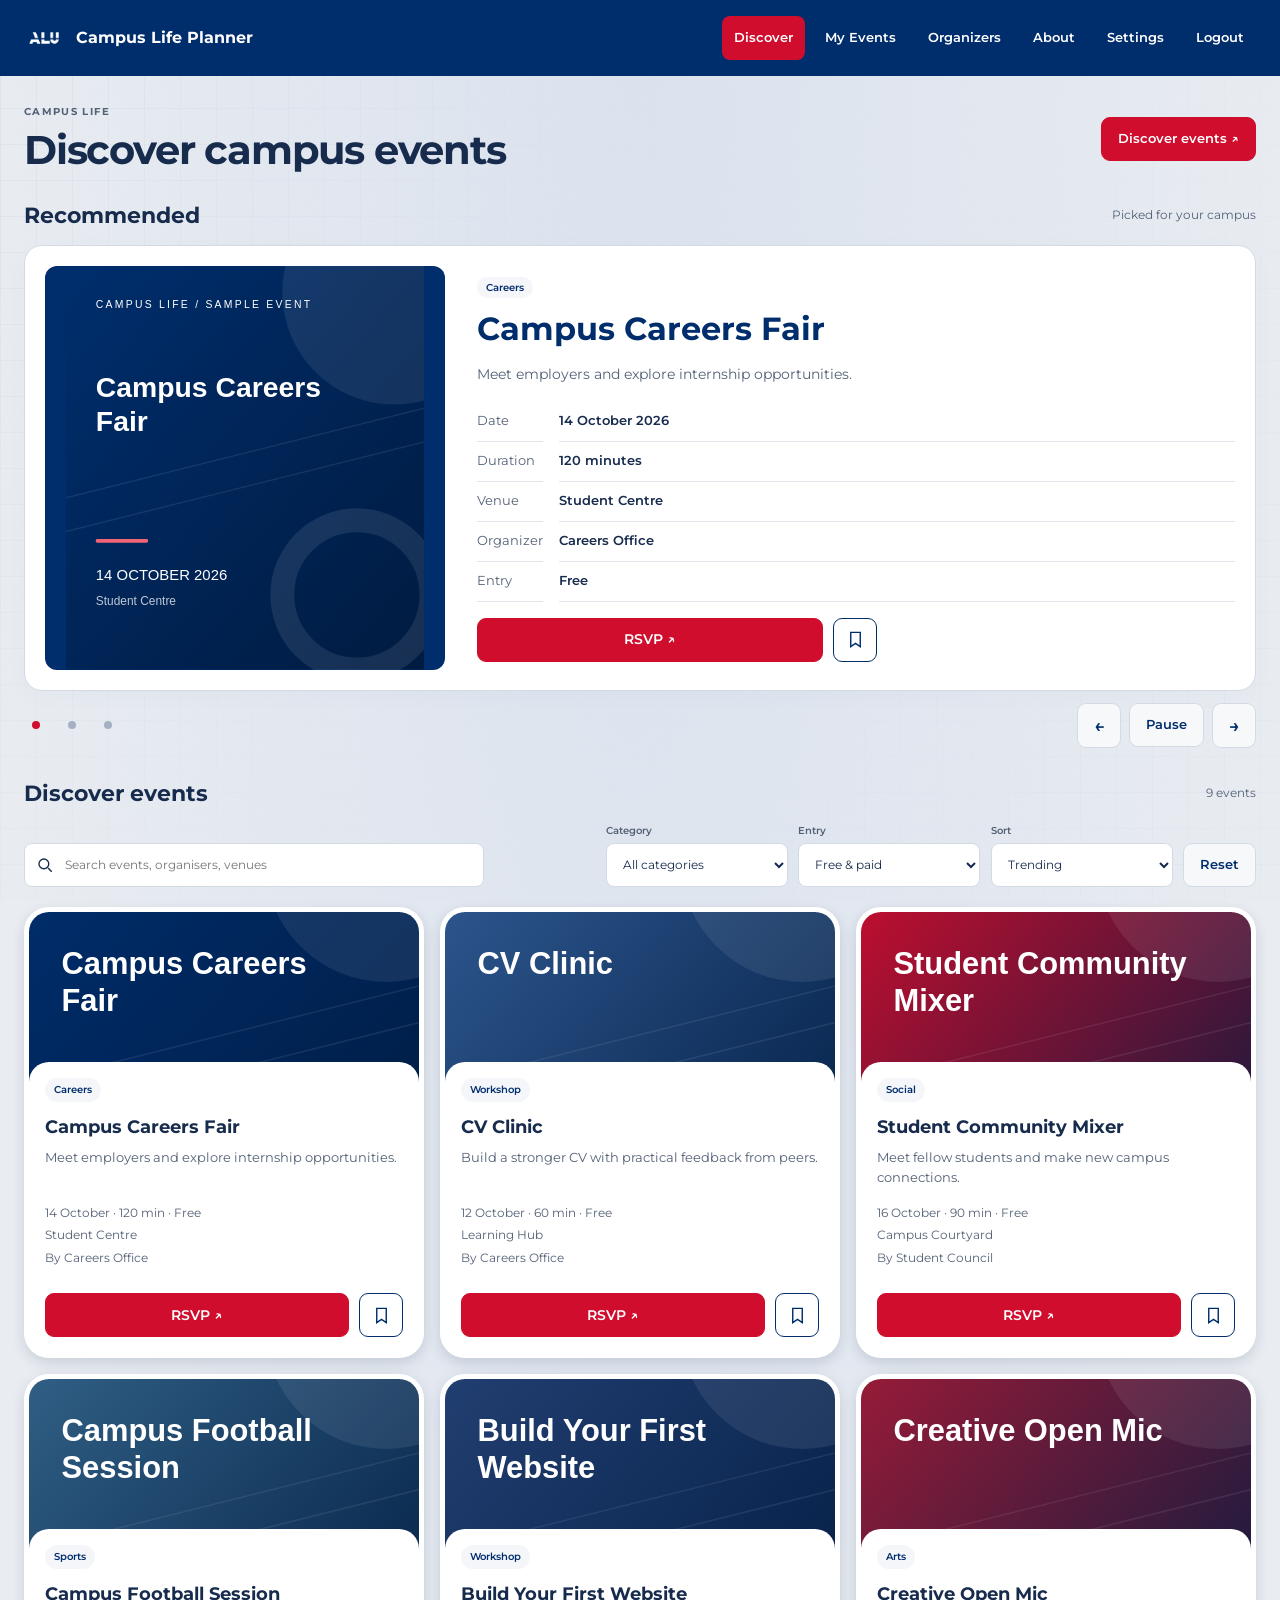
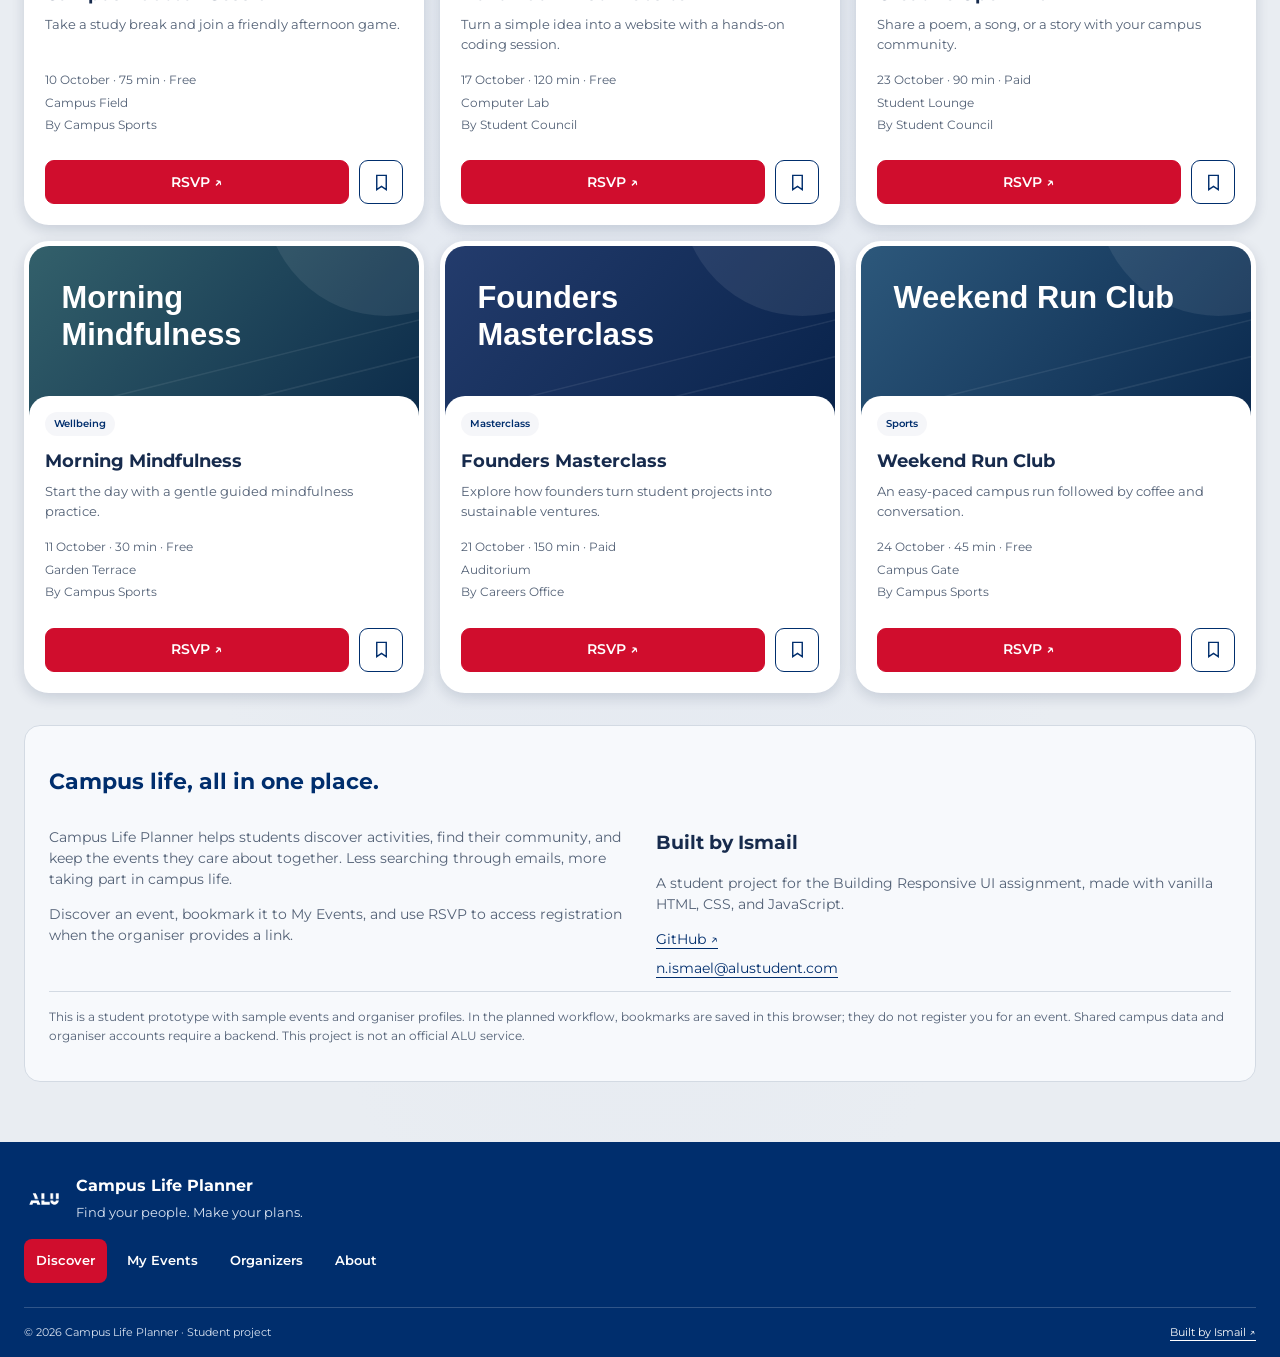
==== index.html @ a0cc0501 "fix: correct HTML structure and enable event search functionality" ====
<!DOCTYPE html>
<html lang="en">

<head>
    <meta charset="UTF-8">
    <meta name="viewport" content="width=device-width, initial-scale=1.0">
    <title>Discover — Campus Life Planner</title>
    <link rel="stylesheet" href="styles/main.css">
    <link rel="stylesheet"
        href="https://fonts.googleapis.com/css2?family=Montserrat:wght@400;500;600;700;800&display=swap">
</head>

<body class="student-page" data-page="discover"><a href="#main-content" class="skip-link">Skip to main content</a>
    <header>
        <div class="logo"><img src="White_WOName.png" alt="" width="40" height="40">
            <h1>Campus Life Planner</h1>
        </div>
        <nav aria-label="Main navigation"><a href="index.html" aria-current="page">Discover</a><a
                href="my-events.html">My Events</a><a href="organizers.html">Organizers</a><a
                href="index.html#about">About</a><a href="settings.html">Settings</a><a href="login.html">Logout</a>
        </nav>
    </header>
    <main id="main-content" tabindex="-1">
        <div class="page-topbar">
            <div>
                <p class="eyebrow">CAMPUS LIFE</p>
                <h2>Discover campus events</h2>
            </div>
            <div class="page-actions"><a class="button-primary" href="#events">Discover events ↗</a></div>
        </div>
        <section id="recommended" aria-labelledby="recommended-heading">
            <div class="section-heading">
                <h2 id="recommended-heading">Recommended</h2><span class="muted small">Picked for your campus</span>
            </div>
            <div id="carousel" aria-roledescription="carousel" aria-label="Recommended events">
                <div id="carousel-slides">
                    <article class="recommended" aria-roledescription="slide" aria-label="1 of 3">
                        <div class="recommended-image"><img src="assets/event-1.svg" alt=""></div>
                        <div class="recommended-description"><span class="event-tag">Careers</span>
                            <h3>Campus Careers Fair</h3>
                            <p>Meet employers and explore internship opportunities.</p>
                            <dl class="event-facts">
                                <dt>Date</dt>
                                <dd><time datetime="2026-10-14">14 October 2026</time></dd>
                                <dt>Duration</dt>
                                <dd>120 minutes</dd>
                                <dt>Venue</dt>
                                <dd>Student Centre</dd>
                                <dt>Organizer</dt>
                                <dd>Careers Office</dd>
                                <dt>Entry</dt>
                                <dd>Free</dd>
                            </dl>
                            <div class="card-actions"><button type="button" class="button-primary card-rsvp"
                                    disabled>RSVP ↗</button><button type="button" class="bookmark-button card-save"
                                    aria-label="Bookmark Campus Careers Fair" aria-pressed="false" disabled><svg
                                        viewBox="0 0 24 24" fill="none" stroke="currentColor" stroke-width="1.8"
                                        aria-hidden="true">
                                        <path d="M6 3h12v18l-6-4-6 4V3Z" />
                                    </svg></button></div>
                        </div>
                    </article>
                    <article class="recommended" aria-roledescription="slide" aria-label="2 of 3" hidden>
                        <div class="recommended-image"><img src="assets/event-5.svg" alt=""></div>
                        <div class="recommended-description"><span class="event-tag">Workshop</span>
                            <h3>Build Your First Website</h3>
                            <p>Turn a simple idea into a website with a hands-on coding session.</p>
                            <dl class="event-facts">
                                <dt>Date</dt>
                                <dd><time datetime="2026-10-17">17 October 2026</time></dd>
                                <dt>Duration</dt>
                                <dd>120 minutes</dd>
                                <dt>Venue</dt>
                                <dd>Computer Lab</dd>
                                <dt>Organizer</dt>
                                <dd>Student Council</dd>
                                <dt>Entry</dt>
                                <dd>Free</dd>
                            </dl>
                            <div class="card-actions"><button type="button" class="button-primary card-rsvp"
                                    disabled>RSVP ↗</button><button type="button" class="bookmark-button card-save"
                                    aria-label="Bookmark Build Your First Website" aria-pressed="false" disabled><svg
                                        viewBox="0 0 24 24" fill="none" stroke="currentColor" stroke-width="1.8"
                                        aria-hidden="true">
                                        <path d="M6 3h12v18l-6-4-6 4V3Z" />
                                    </svg></button></div>
                        </div>
                    </article>
                    <article class="recommended" aria-roledescription="slide" aria-label="3 of 3" hidden>
                        <div class="recommended-image"><img src="assets/event-9.svg" alt=""></div>
                        <div class="recommended-description"><span class="event-tag">Sports</span>
                            <h3>Weekend Run Club</h3>
                            <p>An easy-paced campus run followed by coffee and conversation.</p>
                            <dl class="event-facts">
                                <dt>Date</dt>
                                <dd><time datetime="2026-10-24">24 October 2026</time></dd>
                                <dt>Duration</dt>
                                <dd>45 minutes</dd>
                                <dt>Venue</dt>
                                <dd>Campus Gate</dd>
                                <dt>Organizer</dt>
                                <dd>Campus Sports</dd>
                                <dt>Entry</dt>
                                <dd>Free</dd>
                            </dl>
                            <div class="card-actions"><button type="button" class="button-primary card-rsvp"
                                    disabled>RSVP ↗</button><button type="button" class="bookmark-button card-save"
                                    aria-label="Bookmark Weekend Run Club" aria-pressed="false" disabled><svg
                                        viewBox="0 0 24 24" fill="none" stroke="currentColor" stroke-width="1.8"
                                        aria-hidden="true">
                                        <path d="M6 3h12v18l-6-4-6 4V3Z" />
                                    </svg></button></div>
                        </div>
                    </article>
                </div>
                <div class="carousel-controls">
                    <div id="carousel-dots" class="carousel-dots" aria-label="Choose a recommended event"><button
                            type="button" class="carousel-dot" aria-label="Show recommended event 1" aria-current="true"
                            disabled></button><button type="button" class="carousel-dot"
                            aria-label="Show recommended event 2" aria-current="false" disabled></button><button
                            type="button" class="carousel-dot" aria-label="Show recommended event 3"
                            aria-current="false" disabled></button></div>
                    <div class="carousel-buttons"><button type="button" id="carousel-prev" disabled class="icon-button"
                            aria-label="Previous recommended event">←</button><button type="button" id="carousel-pause"
                            disabled class="button-secondary">Pause</button><button type="button" id="carousel-next"
                            disabled class="icon-button" aria-label="Next recommended event">→</button></div>
                </div>
            </div>
        </section>
        <section id="events" aria-labelledby="events-heading">
            <div class="section-heading">
                <h2 id="events-heading">Discover events</h2><span id="event-count" class="muted small">9 events</span>
            </div>
            <form id="discovery-filters" class="search-filter" role="search" aria-label="Find campus events">
                <div class="search"><label class="visually-hidden" for="event-search">Search events</label><input
                        type="search" id="event-search" placeholder="Search events, organisers, venues"><svg
                        class="search-icon" viewBox="0 0 24 24" fill="none" stroke="currentColor" stroke-width="1.8"
                        aria-hidden="true">
                        <circle cx="10.5" cy="10.5" r="6.5" />
                        <path d="m16 16 5 5" />
                    </svg></div>
                <div class="filter-group">
                    <div class="filter-field"><label for="categories">Category</label><select id="categories">
                            <option value="">All categories</option>
                            <option value="Arts">Arts</option>
                            <option value="Careers">Careers</option>
                            <option value="Masterclass">Masterclass</option>
                            <option value="Social">Social</option>
                            <option value="Sports">Sports</option>
                            <option value="Wellbeing">Wellbeing</option>
                            <option value="Workshop">Workshop</option>
                        </select></div>
                    <div class="filter-field"><label for="entry-filter">Entry</label><select id="entry-filter">
                            <option value="">Free & paid</option>
                            <option value="free">Free</option>
                            <option value="paid">Paid</option>
                        </select></div>
                    <div class="filter-field"><label for="event-sort">Sort</label><select id="event-sort">
                            <option value="trending">Trending</option>
                            <option value="popular">Most popular</option>
                            <option value="newest">Newest</option>
                            <option value="oldest">Oldest</option>
                        </select></div><button type="reset" class="button-secondary filter-reset">Reset</button>
                </div>
            </form>
            <p id="filter-error" class="error" role="alert"></p>
            <div id="discovery-events" class="event-list">
                <article class="event-card" data-event-id="event-1" data-category="Careers">
                    <img class="event-cover" src="assets/event-1.svg" alt="" loading="lazy">
                    <div class="event-card-content"><span class="event-tag">Careers</span>
                        <h3>Campus Careers Fair</h3>
                        <p class="event-summary">Meet employers and explore internship opportunities.</p>
                        <p class="event-meta"><time datetime="2026-10-14">14 October</time> · 120 min ·
                            Free<span>Student Centre</span><span>By Careers Office</span></p>
                        <div class="card-actions"><button type="button" class="button-primary card-rsvp" disabled>RSVP
                                ↗</button><button type="button" class="bookmark-button card-save"
                                aria-label="Bookmark Campus Careers Fair" aria-pressed="false" disabled><svg
                                    viewBox="0 0 24 24" fill="none" stroke="currentColor" stroke-width="1.8"
                                    aria-hidden="true">
                                    <path d="M6 3h12v18l-6-4-6 4V3Z" />
                                </svg></button></div>
                    </div>
                </article>
                <article class="event-card" data-event-id="event-2" data-category="Workshop">
                    <img class="event-cover" src="assets/event-2.svg" alt="" loading="lazy">
                    <div class="event-card-content"><span class="event-tag">Workshop</span>
                        <h3>CV Clinic</h3>
                        <p class="event-summary">Build a stronger CV with practical feedback from peers.</p>
                        <p class="event-meta"><time datetime="2026-10-12">12 October</time> · 60 min ·
                            Free<span>Learning Hub</span><span>By Careers Office</span></p>
                        <div class="card-actions"><button type="button" class="button-primary card-rsvp" disabled>RSVP
                                ↗</button><button type="button" class="bookmark-button card-save"
                                aria-label="Bookmark CV Clinic" aria-pressed="false" disabled><svg viewBox="0 0 24 24"
                                    fill="none" stroke="currentColor" stroke-width="1.8" aria-hidden="true">
                                    <path d="M6 3h12v18l-6-4-6 4V3Z" />
                                </svg></button></div>
                    </div>
                </article>
                <article class="event-card" data-event-id="event-3" data-category="Social">
                    <img class="event-cover" src="assets/event-3.svg" alt="" loading="lazy">
                    <div class="event-card-content"><span class="event-tag">Social</span>
                        <h3>Student Community Mixer</h3>
                        <p class="event-summary">Meet fellow students and make new campus connections.</p>
                        <p class="event-meta"><time datetime="2026-10-16">16 October</time> · 90 min · Free<span>Campus
                                Courtyard</span><span>By Student Council</span></p>
                        <div class="card-actions"><button type="button" class="button-primary card-rsvp" disabled>RSVP
                                ↗</button><button type="button" class="bookmark-button card-save"
                                aria-label="Bookmark Student Community Mixer" aria-pressed="false" disabled><svg
                                    viewBox="0 0 24 24" fill="none" stroke="currentColor" stroke-width="1.8"
                                    aria-hidden="true">
                                    <path d="M6 3h12v18l-6-4-6 4V3Z" />
                                </svg></button></div>
                    </div>
                </article>
                <article class="event-card" data-event-id="event-4" data-category="Sports">
                    <img class="event-cover" src="assets/event-4.svg" alt="" loading="lazy">
                    <div class="event-card-content"><span class="event-tag">Sports</span>
                        <h3>Campus Football Session</h3>
                        <p class="event-summary">Take a study break and join a friendly afternoon game.</p>
                        <p class="event-meta"><time datetime="2026-10-10">10 October</time> · 75 min · Free<span>Campus
                                Field</span><span>By Campus Sports</span></p>
                        <div class="card-actions"><button type="button" class="button-primary card-rsvp" disabled>RSVP
                                ↗</button><button type="button" class="bookmark-button card-save"
                                aria-label="Bookmark Campus Football Session" aria-pressed="false" disabled><svg
                                    viewBox="0 0 24 24" fill="none" stroke="currentColor" stroke-width="1.8"
                                    aria-hidden="true">
                                    <path d="M6 3h12v18l-6-4-6 4V3Z" />
                                </svg></button></div>
                    </div>
                </article>
                <article class="event-card" data-event-id="event-5" data-category="Workshop">
                    <img class="event-cover" src="assets/event-5.svg" alt="" loading="lazy">
                    <div class="event-card-content"><span class="event-tag">Workshop</span>
                        <h3>Build Your First Website</h3>
                        <p class="event-summary">Turn a simple idea into a website with a hands-on coding session.</p>
                        <p class="event-meta"><time datetime="2026-10-17">17 October</time> · 120 min ·
                            Free<span>Computer Lab</span><span>By Student Council</span></p>
                        <div class="card-actions"><button type="button" class="button-primary card-rsvp" disabled>RSVP
                                ↗</button><button type="button" class="bookmark-button card-save"
                                aria-label="Bookmark Build Your First Website" aria-pressed="false" disabled><svg
                                    viewBox="0 0 24 24" fill="none" stroke="currentColor" stroke-width="1.8"
                                    aria-hidden="true">
                                    <path d="M6 3h12v18l-6-4-6 4V3Z" />
                                </svg></button></div>
                    </div>
                </article>
                <article class="event-card" data-event-id="event-6" data-category="Arts">
                    <img class="event-cover" src="assets/event-6.svg" alt="" loading="lazy">
                    <div class="event-card-content"><span class="event-tag">Arts</span>
                        <h3>Creative Open Mic</h3>
                        <p class="event-summary">Share a poem, a song, or a story with your campus community.</p>
                        <p class="event-meta"><time datetime="2026-10-23">23 October</time> · 90 min · Paid<span>Student
                                Lounge</span><span>By Student Council</span></p>
                        <div class="card-actions"><button type="button" class="button-primary card-rsvp" disabled>RSVP
                                ↗</button><button type="button" class="bookmark-button card-save"
                                aria-label="Bookmark Creative Open Mic" aria-pressed="false" disabled><svg
                                    viewBox="0 0 24 24" fill="none" stroke="currentColor" stroke-width="1.8"
                                    aria-hidden="true">
                                    <path d="M6 3h12v18l-6-4-6 4V3Z" />
                                </svg></button></div>
                    </div>
                </article>
                <article class="event-card" data-event-id="event-7" data-category="Wellbeing">
                    <img class="event-cover" src="assets/event-7.svg" alt="" loading="lazy">
                    <div class="event-card-content"><span class="event-tag">Wellbeing</span>
                        <h3>Morning Mindfulness</h3>
                        <p class="event-summary">Start the day with a gentle guided mindfulness practice.</p>
                        <p class="event-meta"><time datetime="2026-10-11">11 October</time> · 30 min · Free<span>Garden
                                Terrace</span><span>By Campus Sports</span></p>
                        <div class="card-actions"><button type="button" class="button-primary card-rsvp" disabled>RSVP
                                ↗</button><button type="button" class="bookmark-button card-save"
                                aria-label="Bookmark Morning Mindfulness" aria-pressed="false" disabled><svg
                                    viewBox="0 0 24 24" fill="none" stroke="currentColor" stroke-width="1.8"
                                    aria-hidden="true">
                                    <path d="M6 3h12v18l-6-4-6 4V3Z" />
                                </svg></button></div>
                    </div>
                </article>
                <article class="event-card" data-event-id="event-8" data-category="Masterclass">
                    <img class="event-cover" src="assets/event-8.svg" alt="" loading="lazy">
                    <div class="event-card-content"><span class="event-tag">Masterclass</span>
                        <h3>Founders Masterclass</h3>
                        <p class="event-summary">Explore how founders turn student projects into sustainable ventures.
                        </p>
                        <p class="event-meta"><time datetime="2026-10-21">21 October</time> · 150 min ·
                            Paid<span>Auditorium</span><span>By Careers Office</span></p>
                        <div class="card-actions"><button type="button" class="button-primary card-rsvp" disabled>RSVP
                                ↗</button><button type="button" class="bookmark-button card-save"
                                aria-label="Bookmark Founders Masterclass" aria-pressed="false" disabled><svg
                                    viewBox="0 0 24 24" fill="none" stroke="currentColor" stroke-width="1.8"
                                    aria-hidden="true">
                                    <path d="M6 3h12v18l-6-4-6 4V3Z" />
                                </svg></button></div>
                    </div>
                </article>
                <article class="event-card" data-event-id="event-9" data-category="Sports">
                    <img class="event-cover" src="assets/event-9.svg" alt="" loading="lazy">
                    <div class="event-card-content"><span class="event-tag">Sports</span>
                        <h3>Weekend Run Club</h3>
                        <p class="event-summary">An easy-paced campus run followed by coffee and conversation.</p>
                        <p class="event-meta"><time datetime="2026-10-24">24 October</time> · 45 min · Free<span>Campus
                                Gate</span><span>By Campus Sports</span></p>
                        <div class="card-actions"><button type="button" class="button-primary card-rsvp" disabled>RSVP
                                ↗</button><button type="button" class="bookmark-button card-save"
                                aria-label="Bookmark Weekend Run Club" aria-pressed="false" disabled><svg
                                    viewBox="0 0 24 24" fill="none" stroke="currentColor" stroke-width="1.8"
                                    aria-hidden="true">
                                    <path d="M6 3h12v18l-6-4-6 4V3Z" />
                                </svg></button></div>
                    </div>
                </article>
            </div>
            <div id="discovery-empty" class="empty-state" hidden>
                <h3>No matching events</h3>
                <p>Try another search, category, or date range.</p>
            </div>
        </section>
        <section id="about" aria-labelledby="about-heading">
            <h2 id="about-heading">Campus life, all in one place.</h2>
            <div class="about-columns">
                <div>
                    <p>Campus Life Planner helps students discover activities, find their community, and keep the events
                        they care about together. Less searching through emails, more taking part in campus life.</p>
                    <p>Discover an event, bookmark it to My Events, and use RSVP to access registration when the
                        organiser provides a link.</p>
                </div>
                <div>
                    <h3>Built by Ismail</h3>
                    <p>A student project for the Building Responsive UI assignment, made with vanilla HTML, CSS, and
                        JavaScript.</p>
                    <div class="contact-links"><a href="https://github.com/Ismail-Nd" target="_blank"
                            rel="noopener noreferrer">GitHub ↗</a><a
                            href="mailto:n.ismael@alustudent.com">n.ismael@alustudent.com</a></div>
                </div>
            </div>
            <p class="prototype-note">This is a student prototype with sample events and organiser profiles. In the
                planned workflow, bookmarks
                are saved in this browser; they do not register you for an event. Shared campus data and organiser
                accounts require a backend. This project is not an official ALU service.</p>
        </section>
    </main>
    <footer>
        <div class="footer-content">
            <div class="footer-brand"><img src="White_WOName.png" alt="" width="40" height="40">
                <div><strong>Campus Life Planner</strong>
                    <p>Find your people. Make your plans.</p>
                </div>
            </div>
            <nav aria-label="Footer navigation"><a href="index.html" aria-current="page">Discover</a><a
                    href="my-events.html">My Events</a><a href="organizers.html">Organizers</a><a
                    href="index.html#about">About</a></nav>
            <div class="footer-bottom"><span>© 2026 Campus Life Planner · Student project</span><a
                    href="https://github.com/Ismail-Nd">Built by Ismail ↗</a></div>
        </div>
    </footer>
    <dialog id="event-dialog" aria-labelledby="dialog-title">
        <div class="dialog-top"><span>Event details</span><button type="button" id="dialog-close" class="icon-button"
                aria-label="Close event details">×</button></div>
        <div id="dialog-content">
            <h2 id="dialog-title">Event details</h2>
            <p>Full event description and registration information.</p>
        </div>
        <p id="dialog-status" role="status"></p>
    </dialog>
    <p id="ui-status" class="visually-hidden" role="status"></p>
</body>

</html>
---- styles/main.css ----
/* Luma-inspired layout; ALU navy/red palette. Student pages only. */
.student-page {
    --navy: #002e6d;
    --red: #d00d2d;
    --text: #172b4d;
    --muted: #536176;
    --border: #d3dae3;
    position: relative;
    isolation: isolate;
    margin: 0;
    font-family: Montserrat, system-ui, sans-serif;
    line-height: 1.55;
    color: var(--text);
    background: radial-gradient(ellipse at 50% 0, #dce3ef, transparent 650px), #e9edf2;
}

.student-page *,
.student-page *::before,
.student-page *::after {
    box-sizing: border-box;
}

.student-page::before,
.student-page::after {
    content: '';
    position: fixed;
    inset: 0;
    z-index: -1;
    pointer-events: none;
}

.student-page::before {
    background: url('../assets/noise.svg') repeat;
    opacity: .045;
}

.student-page::after {
    background-image: linear-gradient(#002e6d18 1px, transparent 1px), linear-gradient(90deg, #002e6d18 1px, transparent 1px);
    background-size: 36px 36px;
    mask-image: linear-gradient(115deg, #000, #0003 35%, transparent 55%, #0008);
    opacity: .4;
}

.student-page [hidden] {
    display: none !important;
}

.student-page :focus-visible {
    outline: 1px solid var(--navy);
    outline-offset: 4px;
}

.student-page h1,
.student-page h2,
.student-page h3 {
    line-height: 1.2;
}

.student-page a {
    color: var(--navy);
    text-underline-offset: 4px;
}

.student-page a:hover {
    color: var(--red);
}

.student-page button,
.student-page input,
.student-page select {
    font: inherit;
}

.student-page button {
    cursor: pointer;
}

.student-page .visually-hidden {
    position: absolute;
    width: 1px;
    height: 1px;
    padding: 0;
    margin: -1px;
    overflow: hidden;
    clip-path: inset(50%);
    white-space: nowrap;
    border: 0;
}

.student-page .skip-link {
    position: absolute;
    top: .5rem;
    left: .5rem;
    z-index: 20;
    padding: .75rem 1rem;
    background: var(--navy);
    color: white;
    transform: translateY(-200%);
}

.student-page .skip-link:focus {
    transform: translateY(0);
}

.student-page header {
    display: flex;
    flex-wrap: wrap;
    align-items: center;
    justify-content: space-between;
    gap: 1rem;
    padding: 1rem;
    background: var(--navy);
    color: white;
}

.student-page .logo {
    display: flex;
    align-items: center;
    gap: .75rem;
}

.student-page .logo img {
    object-fit: contain;
}

.student-page .logo h1 {
    font-size: 1rem;
    margin: 0;
}

.student-page nav {
    display: flex;
    flex-wrap: wrap;
    gap: .25rem;
}

.student-page nav a {
    display: inline-flex;
    align-items: center;
    min-height: 44px;
    padding: 10px 12px;
    color: white;
    font-size: .8rem;
    font-weight: 600;
    border-radius: 8px;
    text-decoration: none;
    transition: background-color 180ms ease;
}

.student-page nav a:hover,
.student-page nav a:focus-visible,
.student-page nav a[aria-current='page'] {
    background: var(--red);
    color: white;
}

.student-page header :focus-visible,
.student-page footer :focus-visible {
    outline-color: white;
}

.student-page main {
    width: 100%;
    max-width: 1400px;
    margin-inline: auto;
    min-height: 65vh;
    padding: 1.5rem 16px;
}

.student-page section {
    margin-bottom: 2rem;
    scroll-margin-top: 1rem;
}

.student-page .page-topbar {
    display: flex;
    flex-wrap: wrap;
    align-items: center;
    justify-content: space-between;
    gap: 1rem;
    margin-bottom: 1.75rem;
}

.student-page .page-topbar h2 {
    font-size: clamp(1.75rem, 3.5vw, 2.5rem);
    margin: 0;
    letter-spacing: -.03em;
}

.student-page .eyebrow {
    font-size: .65rem;
    font-weight: 700;
    letter-spacing: .13em;
    color: var(--muted);
    margin: 0 0 .35rem;
}

.student-page .page-actions {
    display: flex;
    flex-wrap: wrap;
    gap: .65rem;
}

.student-page .button-primary,
.student-page .button-secondary,
.student-page .icon-button {
    display: inline-flex;
    align-items: center;
    justify-content: center;
    min-height: 44px;
    padding: 10px 16px;
    border-radius: 9px;
    border: 1px solid var(--border);
    font-size: .8rem;
    font-weight: 600;
    text-decoration: none;
    gap: .5rem;
}

.student-page .button-primary {
    background: var(--red);
    color: white;
    border-color: var(--red);
    transition: background-color 180ms ease;
}

.student-page .button-primary:hover {
    color: white;
    background: #b30b27;
}

.student-page .button-secondary,
.student-page .icon-button {
    background: #f7f8fa;
    color: var(--navy);
}

.student-page .button-secondary:hover,
.student-page .icon-button:hover {
    background: #e5ebf3;
    color: var(--navy);
}

.student-page .icon-button {
    width: 44px;
    padding: 8px;
    font-size: 1.1rem;
}

.student-page .section-heading {
    display: flex;
    align-items: center;
    justify-content: space-between;
    flex-wrap: wrap;
    gap: .75rem;
    margin-bottom: 1rem;
}

.student-page .section-heading h2 {
    margin: 0;
    font-size: 1.4rem;
}

.student-page .muted {
    color: var(--muted);
}

.student-page .small {
    font-size: .75rem;
}

.student-page .recommended {
    display: flex;
    flex-direction: column;
    align-items: flex-start;
    gap: 1.25rem;
    background: #fff;
    padding: 1rem;
    border: 1px solid var(--border);
    border-radius: 18px;
    box-shadow: 0 6px 24px #002e6d06;
}

.student-page .recommended-image {
    width: 100%;
    min-width: 0;
    border-radius: 12px;
    overflow: hidden;
}

.student-page .recommended-image img {
    display: block;
    width: 100%;
    height: auto;
}

.student-page .recommended-description {
    flex: 1;
    min-width: 0;
}

.student-page .recommended-description h3 {
    font-size: clamp(1.4rem, 3vw, 2rem);
    color: var(--navy);
    margin: .75rem 0;
}

.student-page .recommended-description>p {
    max-width: 65ch;
    font-size: .9rem;
    color: var(--muted);
}

.student-page .event-facts {
    display: grid;
    grid-template-columns: auto minmax(0, 1fr);
    gap: 0 1rem;
    margin: 1rem 0;
    font-size: .8rem;
}

.student-page .event-facts dt,
.student-page .event-facts dd {
    padding: .6rem 0;
    margin: 0;
    border-bottom: 1px solid #e0e5ec;
}

.student-page .event-facts dt {
    color: var(--muted);
}

.student-page .event-facts dd {
    font-weight: 600;
    overflow-wrap: anywhere;
}

.student-page .carousel-controls {
    display: flex;
    justify-content: space-between;
    gap: 1rem;
    align-items: center;
    margin-top: .75rem;
}

.student-page .carousel-dots,
.student-page .carousel-buttons {
    display: flex;
    align-items: center;
    gap: .5rem;
}

.student-page .carousel-dot {
    width: 28px;
    height: 32px;
    padding: 8px;
    background: transparent;
    border: 0;
}

.student-page .carousel-dot::before {
    content: '';
    display: block;
    width: 8px;
    height: 8px;
    border-radius: 50%;
    background: #a4b1c4;
}

.student-page .carousel-dot[aria-current='true']::before {
    background: var(--red);
}

.student-page .search-filter {
    display: flex;
    flex-direction: column;
    gap: 1rem;
    padding: 0;
    border: 0;
    background: transparent;
    margin-bottom: 1.25rem;
}

.student-page .search {
    position: relative;
    width: 100%;
    max-width: 520px;
    min-width: 0;
}

.student-page .filter-group {
    display: flex;
    flex-wrap: wrap;
    align-items: flex-end;
    gap: .65rem;
    width: 100%;
}

.student-page .filter-field {
    flex: 1 1 125px;
    min-width: 0;
}

.student-page .filter-field label {
    display: block;
    font-size: .65rem;
    font-weight: 600;
    color: var(--muted);
    margin: 0 0 .25rem;
}

.student-page .search input,
.student-page .filter-field input,
.student-page .filter-field select {
    width: 100%;
    min-height: 44px;
    padding: 10px 12px;
    background: #fff;
    color: var(--text);
    border: 1px solid var(--border);
    border-radius: 8px;
    font-size: .75rem;
    min-width: 0;
}

.student-page .filter-field select {
    padding-right: 30px;
}

.student-page .search input {
    padding-left: 40px;
}

.student-page .search-icon {
    position: absolute;
    top: 50%;
    left: 12px;
    transform: translateY(-50%);
    width: 18px;
    height: 18px;
    pointer-events: none;
}

.student-page .error {
    color: #a30c26;
    font-size: .8rem;
}

.student-page .error:empty {
    display: none;
}

.student-page .event-list {
    display: flex;
    flex-wrap: wrap;
    gap: 1rem;
}

.student-page .event-card {
    flex: 0 1 100%;
    min-width: 0;
    display: flex;
    flex-direction: column;
    overflow: hidden;
    background: #fff;
    border: 5px solid #fff;
    border-radius: 25px;
    box-shadow: 0 5px 14px #001b4024;
    transition: box-shadow 180ms ease, border-color 180ms ease;
}

.student-page .event-card:hover {
    border-color: #fff;
    box-shadow: 0 9px 22px #001b4030;
}

.student-page .event-cover {
    display: block;
    width: 100%;
    height: 170px;
    object-fit: cover;
    object-position: center 30%;
}

.student-page .event-card-content {
    position: relative;
    display: flex;
    flex-direction: column;
    flex: 1;
    margin-top: -20px;
    padding: 1rem;
    border-radius: 20px 20px 0 0;
    background: #fff;
    color: var(--text);
}

.student-page .event-tag {
    align-self: flex-start;
    font-size: .65rem;
    padding: 4px 9px;
    background: #002e6d0a;
    color: var(--navy);
    border-radius: 999px;
    font-weight: 600;
}

.student-page .event-card h3 {
    font-size: 1.15rem;
    margin: .85rem 0 .65rem;
}

.student-page .event-title-button {
    text-align: left;
    color: var(--navy);
    border: 0;
    background: transparent;
    font: inherit;
    font-weight: 700;
    padding: 0;
}

.student-page .event-summary {
    margin: 0 0 1rem;
    font-size: .8rem;
    color: var(--muted);
}

.student-page .event-meta {
    color: var(--muted);
    font-size: .75rem;
    margin: auto 0 .85rem;
}

.student-page .event-meta span {
    display: block;
    margin-top: .25rem;
}

.student-page .card-actions {
    display: flex;
    flex-wrap: nowrap;
    gap: .65rem;
    margin-top: .75rem;
}

.student-page .card-actions .button-primary {
    flex: 1 1 auto;
    padding: 10px 12px;
    min-width: 0;
    font-size: .85rem;
}

.student-page .bookmark-button {
    display: inline-flex;
    align-items: center;
    justify-content: center;
    flex: 0 0 44px;
    width: 44px;
    height: 44px;
    min-width: 44px;
    min-height: 44px;
    padding: 8px;
    border: 1px solid var(--navy);
    border-radius: 9px;
    background: transparent;
    color: var(--navy);
}

.student-page .bookmark-button svg {
    width: 19px;
    height: 19px;
}

.student-page .bookmark-button[aria-pressed='true'] svg {
    fill: currentColor;
}

.student-page .bookmark-button:hover {
    background: #e6edf6;
}

.student-page .recommended .card-actions {
    max-width: 400px;
}

.student-page .empty-state {
    text-align: center;
    padding: 3rem 1rem;
    background: #ffffffa0;
    border: 1px dashed #aebdd0;
    border-radius: 14px;
}

.student-page .empty-state p {
    color: var(--muted);
    font-size: .85rem;
}

.student-page .organizer-list {
    display: flex;
    flex-wrap: wrap;
    gap: 1rem;
}

.student-page .organizer-profile {
    flex: 1 1 200px;
    text-align: center;
    padding: 1.5rem;
    background: #f9fafc;
    border: 1px solid var(--border);
    border-radius: 16px;
}

.student-page .organizer-profile img {
    width: 72px;
    height: 72px;
    border-radius: 20px;
}

.student-page .organizer-profile h3 {
    margin: 1rem 0 .5rem;
    font-size: .95rem;
}

.student-page .organizer-profile p {
    color: var(--navy);
    font-size: 1.4rem;
    font-weight: 700;
    margin: 0;
}

.student-page #about {
    padding: 1.5rem;
    background: #f7f9fc;
    border: 1px solid var(--border);
    border-radius: 16px;
}

.student-page #about h2 {
    font-size: 1.4rem;
    color: var(--navy);
}

.student-page .about-columns {
    display: flex;
    flex-wrap: wrap;
    gap: 2rem;
}

.student-page .about-columns>div {
    flex: 1 1 280px;
    min-width: 0;
}

.student-page .about-columns p {
    color: var(--muted);
    font-size: .85rem;
}

.student-page .contact-links {
    display: flex;
    flex-direction: column;
    gap: .5rem;
    overflow-wrap: anywhere;
    font-size: .85rem;
}

.student-page .prototype-note {
    padding-top: 1rem;
    border-top: 1px solid var(--border);
    font-size: .75rem;
    color: var(--muted);
}

.student-page footer {
    background: var(--navy);
    color: white;
    padding: 2rem 16px 1rem;
}

.student-page .footer-brand {
    display: flex;
    gap: .75rem;
    align-items: center;
    margin-bottom: 1rem;
}

.student-page .footer-brand img {
    object-fit: contain;
}

.student-page .footer-brand p {
    margin: .25rem 0 0;
    color: #dae4f2;
    font-size: .8rem;
}

.student-page .footer-bottom {
    display: flex;
    flex-wrap: wrap;
    justify-content: space-between;
    gap: .75rem;
    margin-top: 1.5rem;
    padding-top: 1rem;
    border-top: 1px solid #ffffff30;
    color: #dae4f2;
    font-size: .7rem;
}

.student-page .footer-bottom a {
    color: white;
}

.student-page dialog {
    width: min(760px, calc(100% - 32px));
    max-height: 90vh;
    padding: 1.25rem;
    border: 1px solid var(--border);
    border-radius: 18px;
    background: #f9fafc;
    color: var(--text);
}

.student-page dialog::backdrop {
    background: #001b4099;
    backdrop-filter: blur(3px);
}

.student-page .dialog-top {
    display: flex;
    justify-content: space-between;
    align-items: center;
    gap: 1rem;
    color: var(--muted);
    font-size: .8rem;
    margin-bottom: 1rem;
}

.student-page .dialog-image {
    display: block;
    width: min(100%, 280px);
    height: auto;
    margin-inline: auto;
    border-radius: 12px;
}

.student-page #dialog-title {
    color: var(--navy);
    font-size: 1.5rem;
}

.student-page #dialog-status {
    color: #a30c26;
    font-size: .8rem;
}

/* Reference-inspired rounded white panels; no folder tab. */
.student-page .event-card .event-tag {
    background: #002e6d0a;
    color: var(--navy);
}

.student-page .event-card .bookmark-button {
    border-color: var(--navy);
    color: var(--navy);
    background: transparent;
}

.student-page .event-card .bookmark-button:hover {
    background: #e6edf6;
}

.student-page .event-card :focus-visible {
    outline-color: var(--navy);
}

@media (min-width:360px) {
    .student-page nav {
        gap: .5rem;
    }
}

@media (min-width:768px) {
    .student-page main {
        padding: 1.75rem 24px;
    }

    .student-page header,
    .student-page footer {
        padding-inline: 24px;
    }

    .student-page .recommended {
        flex-direction: row;
        align-items: stretch;
        gap: 2rem;
        padding: 1.25rem;
    }

    .student-page .recommended-image {
        flex: 0 0 38%;
        width: 38%;
        max-width: 400px;
        position: relative;
        background: var(--navy);
        min-height: 400px;
    }

    .student-page .recommended-image img {
        position: absolute;
        inset: 0;
        width: 100%;
        height: 100%;
        object-fit: contain;
    }

    .student-page .recommended-description {
        padding: .5rem 0;
    }

    .student-page .event-card {
        flex-basis: calc((100% - 1rem)/2);
    }
}

@media (min-width:1024px) {
    .student-page .search-filter {
        flex-direction: row;
        align-items: flex-end;
        justify-content: space-between;
    }

    .student-page .search {
        flex: 1 1 320px;
        max-width: 460px;
    }

    .student-page .filter-group {
        flex: 0 1 650px;
        width: auto;
        flex-wrap: nowrap;
        margin-left: auto;
    }

    .student-page .event-card {
        flex-basis: calc((100% - 2rem)/3);
    }

    .student-page .event-cover {
        height: 170px;
    }
}

@media (prefers-reduced-motion:reduce) {

    .student-page nav a,
    .student-page .button-primary,
    .student-page .event-card {
        transition: none;
    }
}

/* M2 settings and planning dashboard layouts. */
.student-page .settings-panel {
    background: white;
    padding: 1.25rem;
    border: 1px solid var(--border);
    border-radius: 16px;
}

.student-page .settings-panel h2,
.student-page .settings-panel h3 {
    margin-top: 0;
}

.student-page .settings-field {
    display: flex;
    flex-direction: column;
    gap: .5rem;
    margin: 1.25rem 0;
}

.student-page .settings-field label {
    font-weight: 600;
    font-size: .85rem;
}

.student-page .settings-field input,
.student-page .settings-field select {
    width: 100%;
    max-width: 480px;
    min-height: 44px;
    padding: .75rem;
    border: 1px solid var(--border);
    border-radius: 8px;
    background: #f9fafc;
    color: var(--text);
}

.student-page .settings-field small {
    color: var(--muted);
}

.student-page .planning-stats {
    display: flex;
    flex-wrap: wrap;
    gap: 1rem;
}

.student-page .planning-stats>div {
    flex: 1 1 200px;
    background: white;
    border: 1px solid var(--border);
    border-radius: 16px;
    padding: 1.25rem;
}

.student-page .planning-stats dt {
    color: var(--muted);
    font-size: .85rem;
}

.student-page .planning-stats dd {
    margin: .5rem 0 0;
    font-size: 1.8rem;
    font-weight: 700;
    color: var(--navy);
}

.student-page .planning-stats small,
.student-page .target-value small {
    font-size: .8rem;
}

.student-page .planning-panels {
    display: flex;
    flex-wrap: wrap;
    gap: 1rem;
}

.student-page .planning-panels>section {
    flex: 1 1 300px;
    min-width: 0;
}

.student-page .trend-chart {
    display: flex;
    gap: .5rem;
    list-style: none;
    padding: 0;
    margin: 1rem 0 0;
    height: 130px;
}

.student-page .trend-chart li {
    flex: 1;
    min-width: 0;
    display: flex;
    flex-direction: column;
    justify-content: flex-end;
    align-items: center;
    gap: .4rem;
    font-size: .7rem;
}

.student-page .trend-bar {
    height: var(--bar-height);
    width: min(100%, 32px);
    background: var(--navy);
    border-radius: 5px 5px 0 0;
}

.student-page .target-value {
    font-size: 1.6rem;
    font-weight: 700;
}

.student-page progress {
    width: 100%;
    accent-color: var(--red);
}

.student-page .logo {
    min-width: 0;
}

.student-page .event-card,
.student-page .recommended-description {
    min-width: 0;
}

.student-page .settings-field input[type=file] {
    font-size: .75rem;
}

@media (min-width: 768px) {
    .student-page .settings-panel {
        padding: 1.75rem;
    }
}
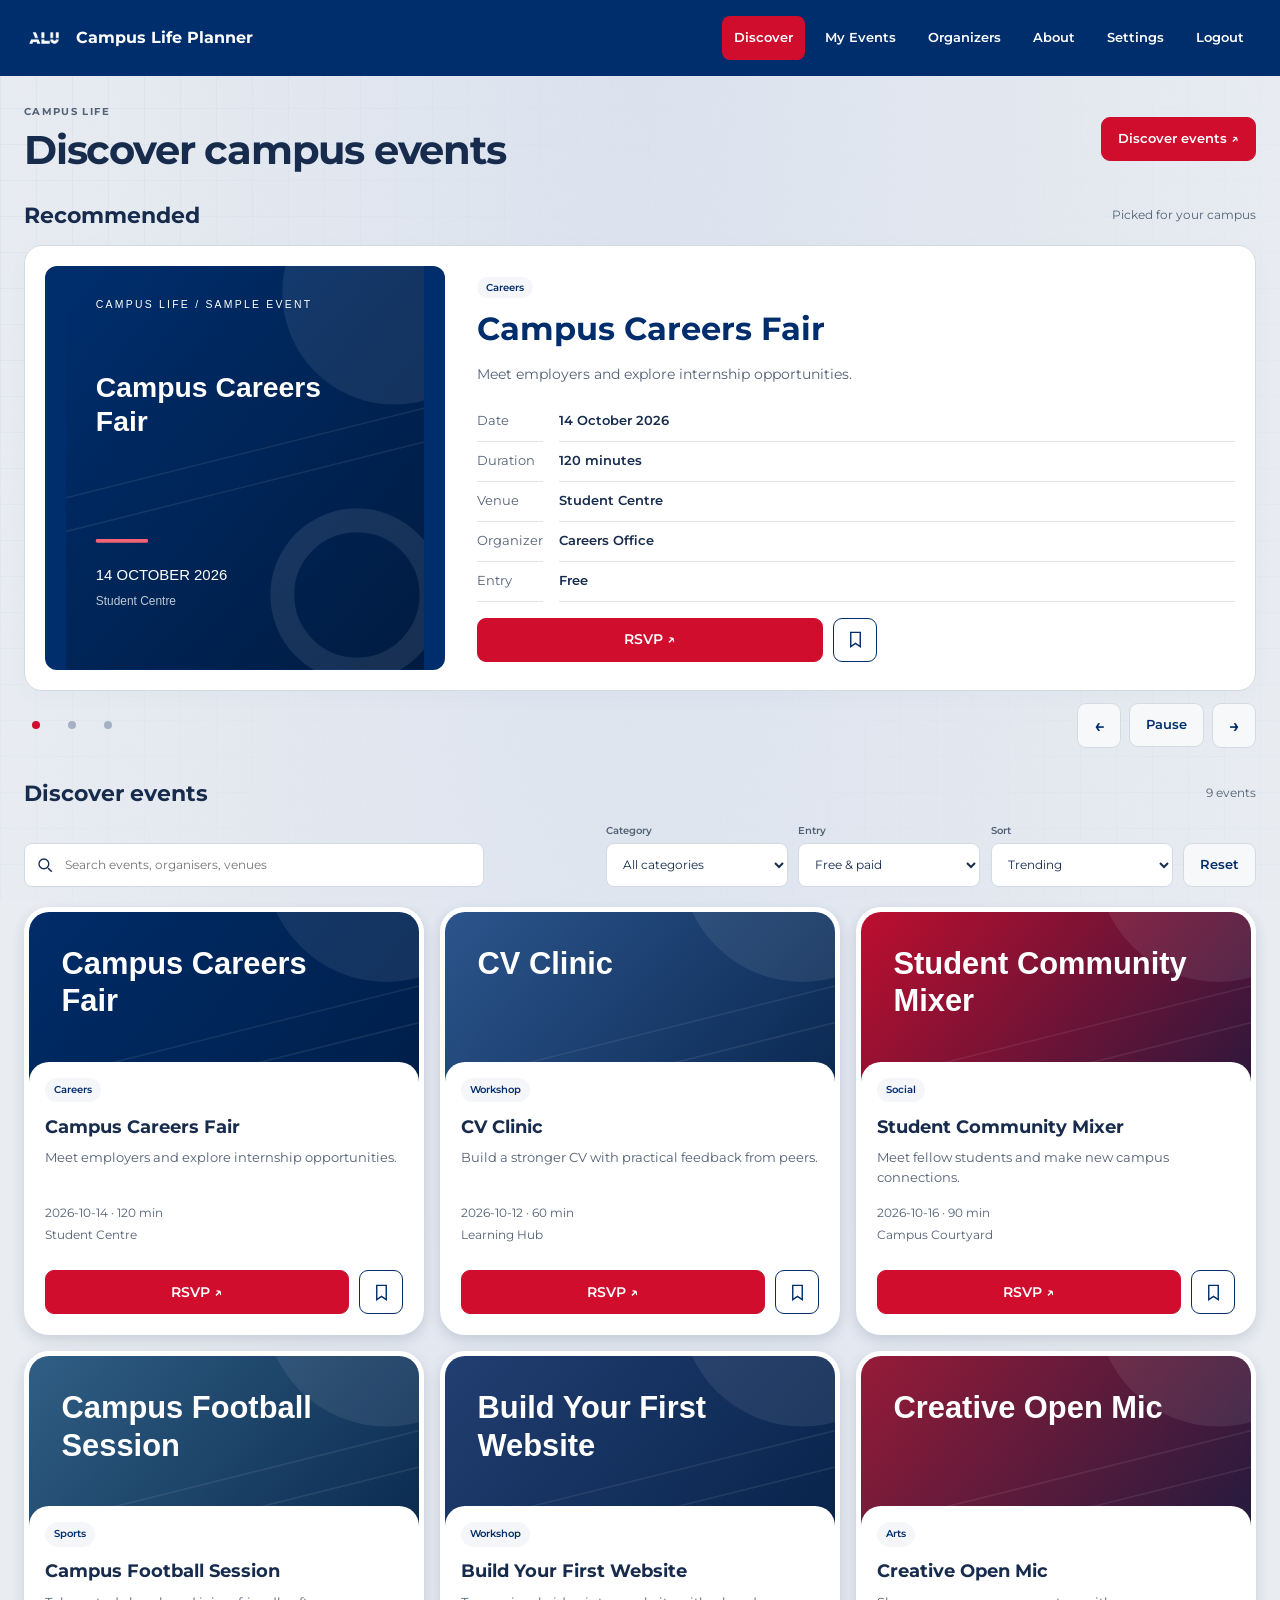
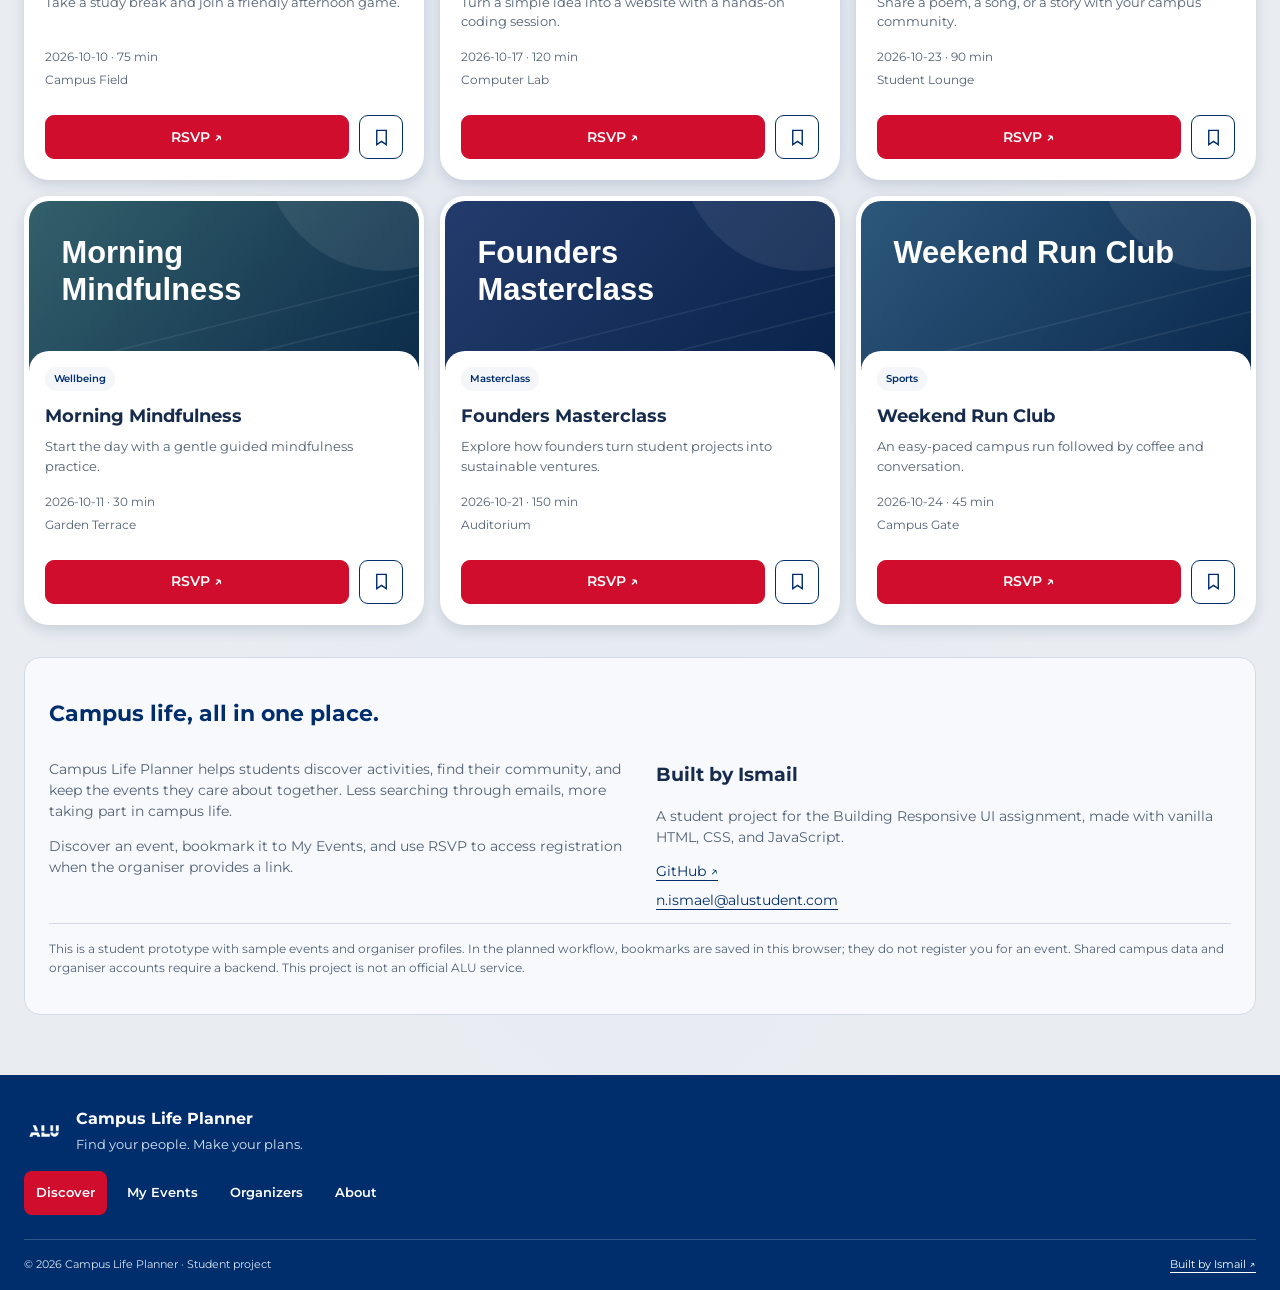
==== commit 84af14ba: "feat: implement event filtering and rendering in discovery.js" ====
--- a/index.html
+++ b/index.html
@@ -363,6 +363,7 @@
         <p id="dialog-status" role="status"></p>
     </dialog>
     <p id="ui-status" class="visually-hidden" role="status"></p>
+    <script type="module" src="scripts/discovery.js" ></script>
 </body>
 
 </html>
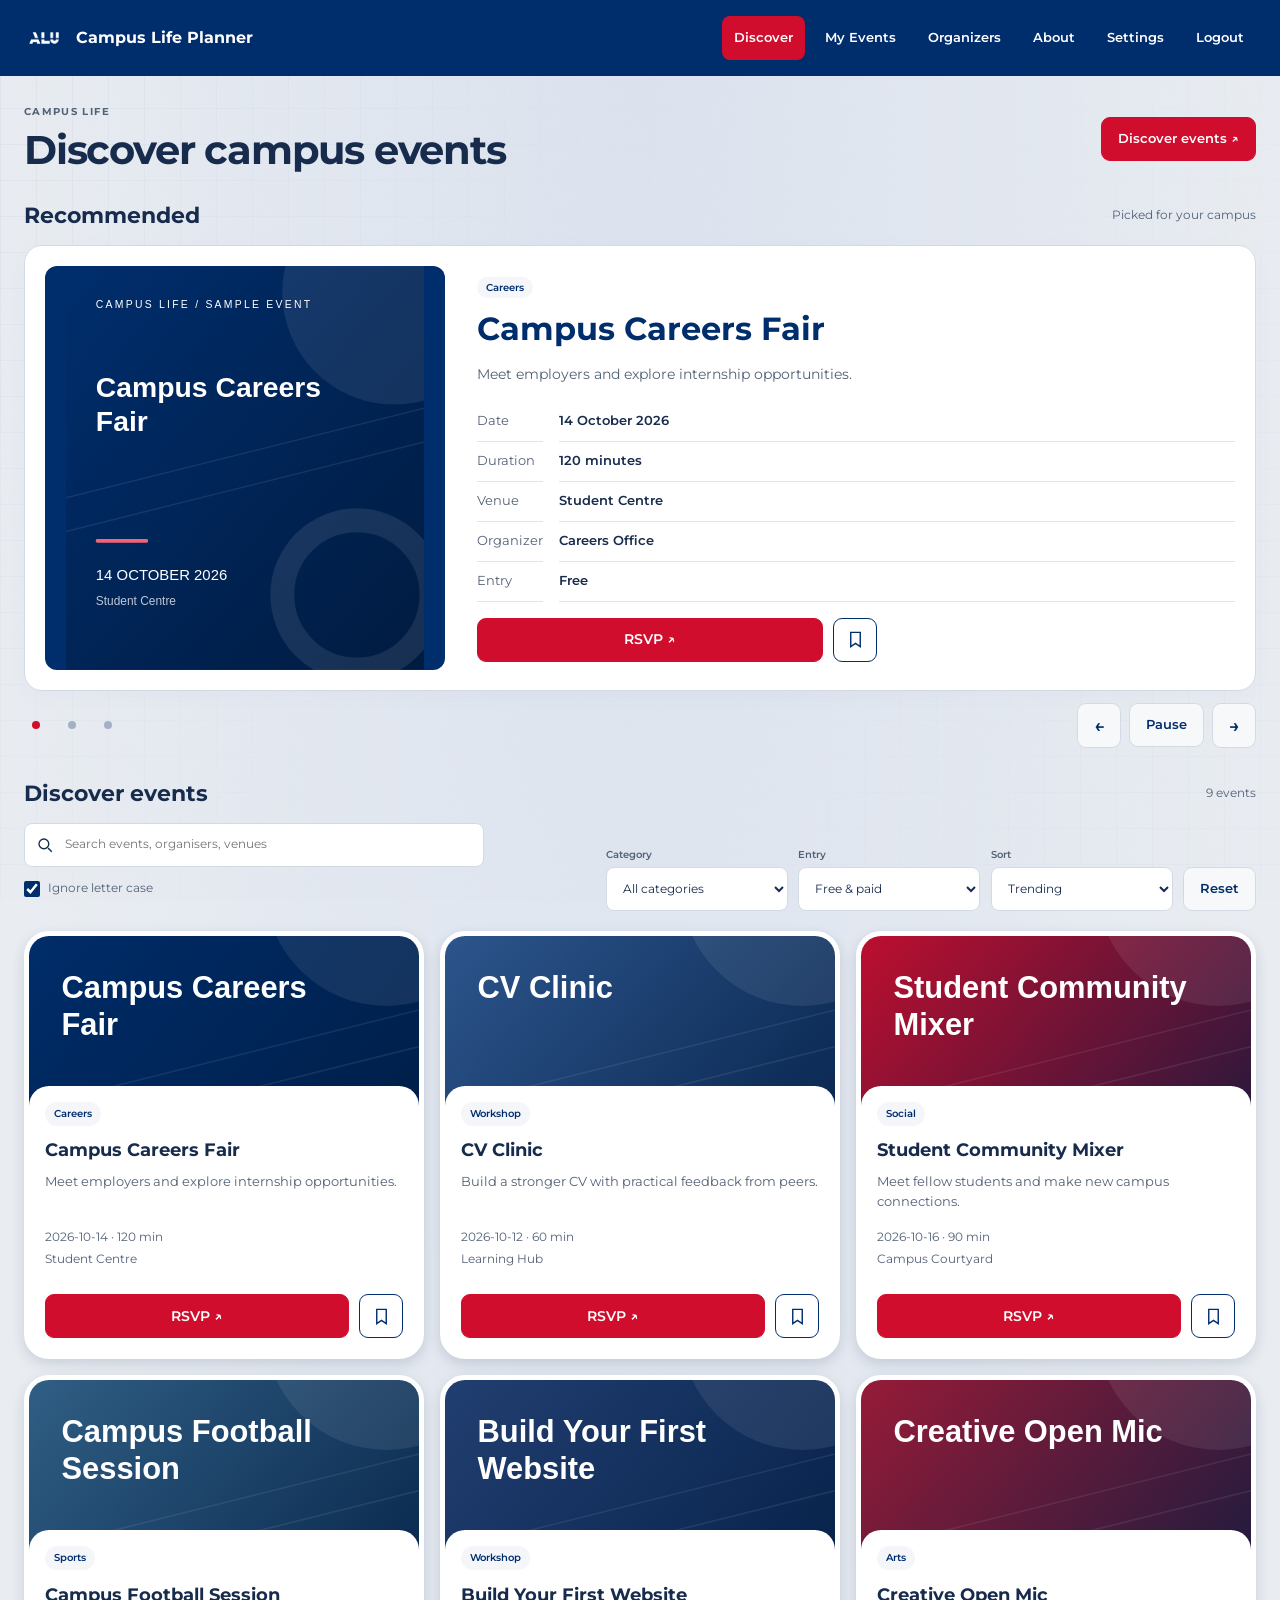
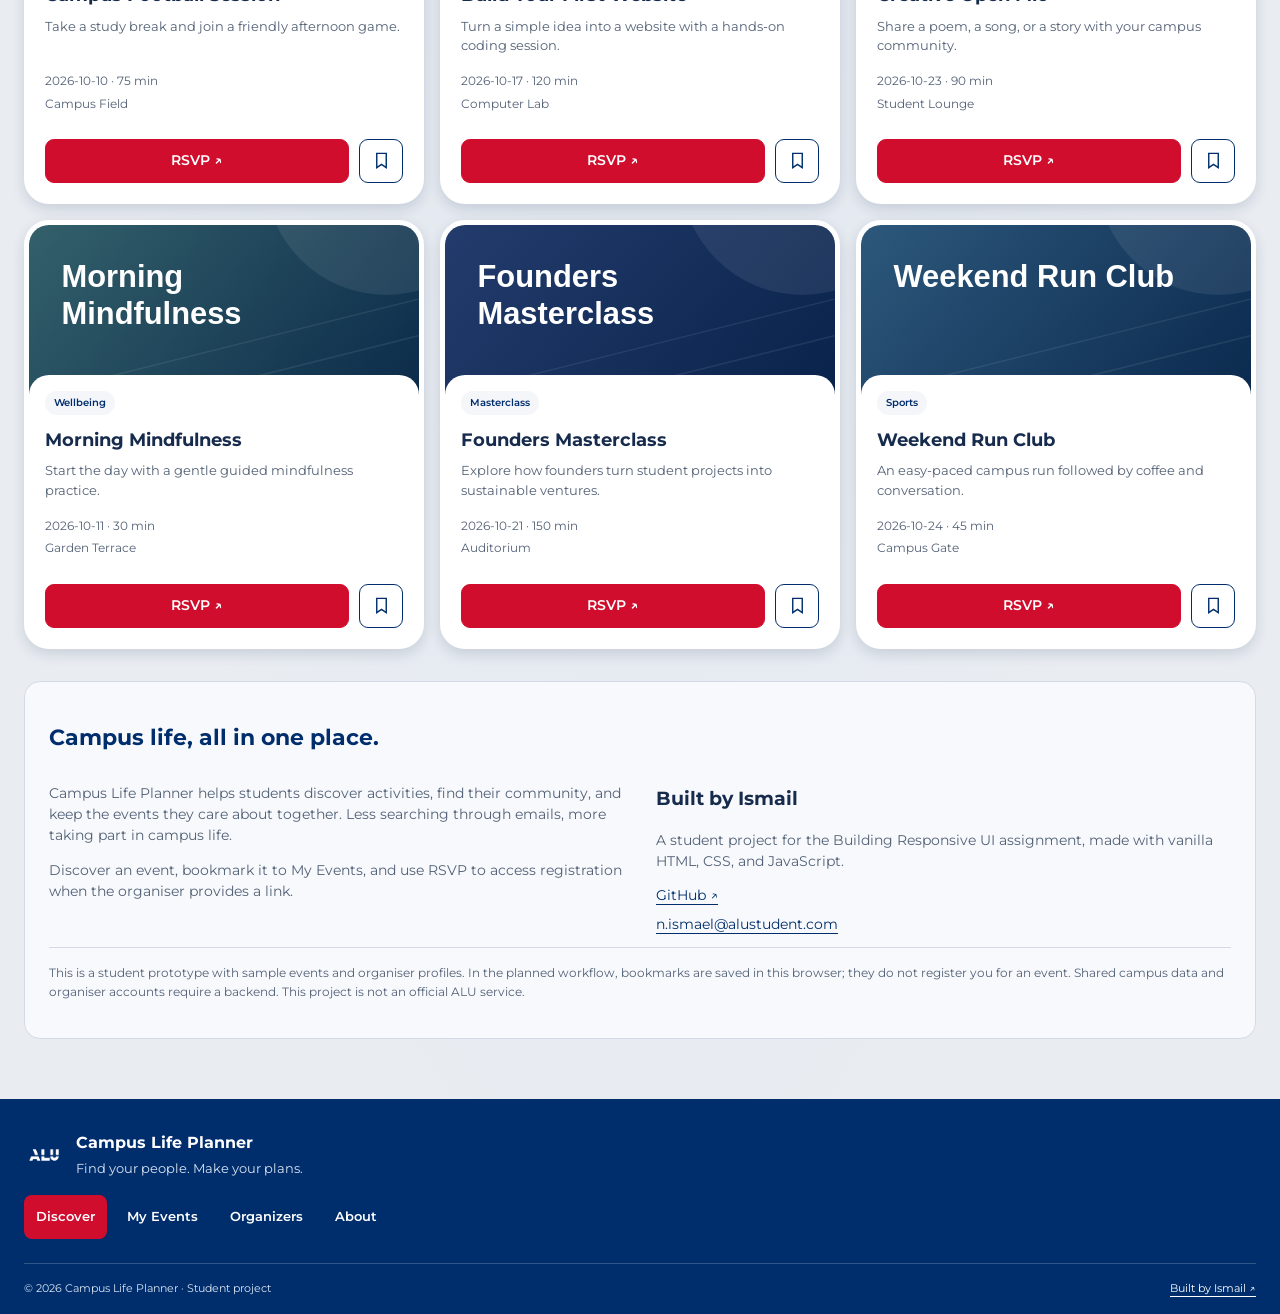
==== commit 41986f8d: "feat: add case-insensitive search functionality with regex support" ====
--- a/index.html
+++ b/index.html
@@ -138,7 +138,12 @@
                         aria-hidden="true">
                         <circle cx="10.5" cy="10.5" r="6.5" />
                         <path d="m16 16 5 5" />
-                    </svg></div>
+                    </svg>
+                    <label class="case-toggle" for="ignore-case">
+                        <input type="checkbox" id="ignore-case" checked>
+                        Ignore letter case
+                    </label>
+                </div>
                 <div class="filter-group">
                     <div class="filter-field"><label for="categories">Category</label><select id="categories">
                             <option value="">All categories</option>
--- a/styles/main.css
+++ b/styles/main.css
@@ -997,4 +997,7 @@
     .student-page .settings-panel {
         padding: 1.75rem;
     }
-}+}
+.student-page .case-toggle { display: flex; align-items: center; gap: .5rem; min-height: 44px; font-size: .75rem; color: var(--muted); }
+.student-page .case-toggle input { width: 16px; min-height: 16px; height: 16px; margin: 0; accent-color: var(--navy); }
+.student-page .search:has(.case-toggle) .search-icon { top: 22px; }
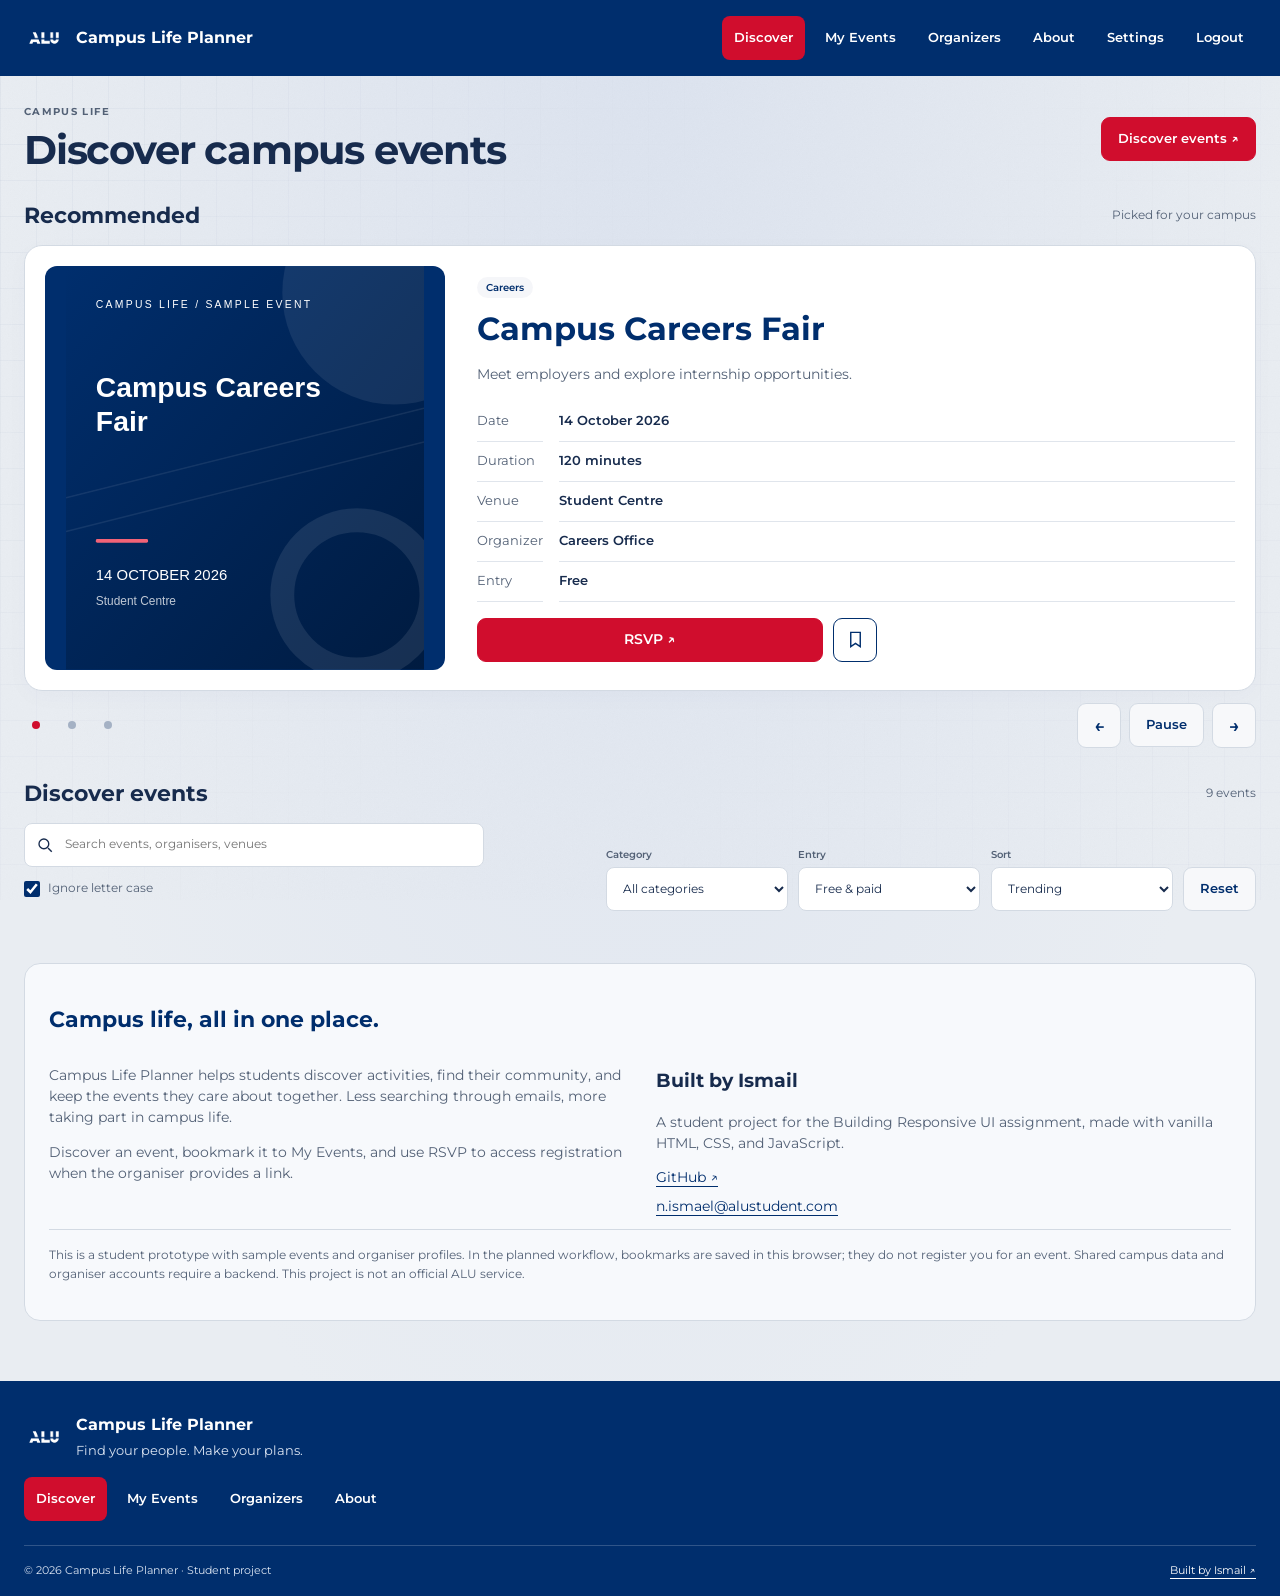
==== commit 53ba1ac6: "feat: Implement event management features and enhance discovery page - Updated discovery.js to inclu" ====
--- a/index.html
+++ b/index.html
@@ -6,8 +6,9 @@
     <meta name="viewport" content="width=device-width, initial-scale=1.0">
     <title>Discover — Campus Life Planner</title>
     <link rel="stylesheet" href="styles/main.css">
-    <link rel="stylesheet"
+    <link rel="stylesheet" x
         href="https://fonts.googleapis.com/css2?family=Montserrat:wght@400;500;600;700;800&display=swap">
+    <link rel="stylesheet" href="styles/organizer.css">
 </head>
 
 <body class="student-page" data-page="discover"><a href="#main-content" class="skip-link">Skip to main content</a>
@@ -20,13 +21,92 @@
                 href="index.html#about">About</a><a href="settings.html">Settings</a><a href="login.html">Logout</a>
         </nav>
     </header>
+
+    <div id="create-event" popover class="admin-popup" role="dialog" aria-labelledby="create-event-heading">
+        <div class="popup-heading">
+            <h2 id="create-event-heading">Create Event</h2>
+            <button type="button" class="table-action" popovertarget="create-event" popovertargetaction="hide"
+                aria-label="Close">x
+            </button>
+        </div>
+
+        <form class="admin-form" id="create-form" novalidate>
+
+            <div class="form-field full-field">
+                <label for="event-title">Event title</label>
+                <input id="event-title" name="title" maxlength="120" aria-describedby="title-error" required>
+                <p id="title-error" class="error" aria-live="polite"></p>
+            </div>
+
+            <div class="form-field">
+                <label for="event-date">Event Date</label>
+                <input type="date" id="event-date" name="dueDate" aria-describedby="date-error" required>
+                <p id="date-error" class="error" aria-live="polite"></p>
+            </div>
+
+            <div class="form-field">
+                <label for="event-price">Entry Price (0 for free)</label>
+                <input id="event-price" name="price" type="text" inputmode="decimal" value="0" required
+                    aria-describedby="event-price-error">
+                <p id="event-price-error" class="error" role="status"></p>
+            </div>
+
+            <div class="form-field">
+                <label for="event-time">Start time</label>
+                <input type="time" id="event-time" name="startTime" value="" required>
+            </div>
+            <div class="form-field">
+                <label for="event-duration">Duration in munites</label>
+                <input name="duration" id="event-duration" inputmode="decimal"
+                    aria-describedby="duration-help duration-error" required>
+                <small id="duration-help">For Example, 90 or 45.50</small>
+                <p id="duration-error" class="error" aria-live="polite"></p>
+            </div>
+
+            <div class="form-field">
+                <label for="event-tag">Catergory / tag</label>
+                <input name="tag" id="event-tag" placeholder="Careers" aria-describedby="tag-error" required>
+                <p id="tag-error" class="error" aria-live="polite"></p>
+            </div>
+
+            <div class="form-field">
+                <label for="event-venue">Venue</label>
+                <input id="event-venue" name="venue" required>
+            </div>
+
+            <div class="form-field">
+                <label for="event-entry">Entry</label>
+                <select id="event-entry" name="entry">
+                    <option>Free</option>
+                    <option>Paid</option>
+                </select>
+            </div>
+            <div class="form-field">
+                <label for="event-url">Registration link</label>
+                <input type="url" id="event-url" name="registrationUrl" placeholder="https://">
+            </div>
+            <div class="form-field full-field">
+                <label for="event-description">Description</label>
+                <textarea name="description" id="event-description" rows="4" required></textarea>
+            </div>
+            <div class="full-field">
+                <button class="button-primary" type="submit">Save event</button>
+                <p id="form-status" role="status"></p>
+            </div>
+        </form>
+    </div>
+
     <main id="main-content" tabindex="-1">
         <div class="page-topbar">
             <div>
                 <p class="eyebrow">CAMPUS LIFE</p>
-                <h2>Discover campus events</h2>
-            </div>
-            <div class="page-actions"><a class="button-primary" href="#events">Discover events ↗</a></div>
+                <h2 id="dashboard-heading">Discover campus events</h2>
+            </div>
+            <div class="page-actions">
+                <a class="button-primary" href="#events">Discover events ↗</a>
+                <button id="create-event-button" class="button-primary" type="button" popovertarget="create-event"
+                    hidden>Create Event +</button>
+            </div>
         </div>
         <section id="recommended" aria-labelledby="recommended-heading">
             <div class="section-heading">
@@ -129,13 +209,14 @@
         </section>
         <section id="events" aria-labelledby="events-heading">
             <div class="section-heading">
-                <h2 id="events-heading">Discover events</h2><span id="event-count" class="muted small">9 events</span>
+                <h2 id="events-heading">Discover events</h2><span id="event-count" role="status" class="muted small">9
+                    events</span>
             </div>
             <form id="discovery-filters" class="search-filter" role="search" aria-label="Find campus events">
                 <div class="search"><label class="visually-hidden" for="event-search">Search events</label><input
-                        type="search" id="event-search" placeholder="Search events, organisers, venues"><svg
-                        class="search-icon" viewBox="0 0 24 24" fill="none" stroke="currentColor" stroke-width="1.8"
-                        aria-hidden="true">
+                        type="search" id="event-search" aria-describedby="filter-error"
+                        placeholder="Search events, organisers, venues"><svg class="search-icon" viewBox="0 0 24 24"
+                        fill="none" stroke="currentColor" stroke-width="1.8" aria-hidden="true">
                         <circle cx="10.5" cy="10.5" r="6.5" />
                         <path d="m16 16 5 5" />
                     </svg>
@@ -165,160 +246,22 @@
                             <option value="popular">Most popular</option>
                             <option value="newest">Newest</option>
                             <option value="oldest">Oldest</option>
+                            <option value="date-asc">Date: earliest first</option>
+                            <option value="date-desc">Date: latest first</option>
+                            <option value="title-asc">Title: A–Z</option>
+                            <option value="title-desc">Title: Z–A</option>
+                            <option value="duration-asc">Duration: shortest first</option>
+                            <option value="duration-desc">Duration: longest first</option>
                         </select></div><button type="reset" class="button-secondary filter-reset">Reset</button>
                 </div>
             </form>
             <p id="filter-error" class="error" role="alert"></p>
-            <div id="discovery-events" class="event-list">
-                <article class="event-card" data-event-id="event-1" data-category="Careers">
-                    <img class="event-cover" src="assets/event-1.svg" alt="" loading="lazy">
-                    <div class="event-card-content"><span class="event-tag">Careers</span>
-                        <h3>Campus Careers Fair</h3>
-                        <p class="event-summary">Meet employers and explore internship opportunities.</p>
-                        <p class="event-meta"><time datetime="2026-10-14">14 October</time> · 120 min ·
-                            Free<span>Student Centre</span><span>By Careers Office</span></p>
-                        <div class="card-actions"><button type="button" class="button-primary card-rsvp" disabled>RSVP
-                                ↗</button><button type="button" class="bookmark-button card-save"
-                                aria-label="Bookmark Campus Careers Fair" aria-pressed="false" disabled><svg
-                                    viewBox="0 0 24 24" fill="none" stroke="currentColor" stroke-width="1.8"
-                                    aria-hidden="true">
-                                    <path d="M6 3h12v18l-6-4-6 4V3Z" />
-                                </svg></button></div>
-                    </div>
-                </article>
-                <article class="event-card" data-event-id="event-2" data-category="Workshop">
-                    <img class="event-cover" src="assets/event-2.svg" alt="" loading="lazy">
-                    <div class="event-card-content"><span class="event-tag">Workshop</span>
-                        <h3>CV Clinic</h3>
-                        <p class="event-summary">Build a stronger CV with practical feedback from peers.</p>
-                        <p class="event-meta"><time datetime="2026-10-12">12 October</time> · 60 min ·
-                            Free<span>Learning Hub</span><span>By Careers Office</span></p>
-                        <div class="card-actions"><button type="button" class="button-primary card-rsvp" disabled>RSVP
-                                ↗</button><button type="button" class="bookmark-button card-save"
-                                aria-label="Bookmark CV Clinic" aria-pressed="false" disabled><svg viewBox="0 0 24 24"
-                                    fill="none" stroke="currentColor" stroke-width="1.8" aria-hidden="true">
-                                    <path d="M6 3h12v18l-6-4-6 4V3Z" />
-                                </svg></button></div>
-                    </div>
-                </article>
-                <article class="event-card" data-event-id="event-3" data-category="Social">
-                    <img class="event-cover" src="assets/event-3.svg" alt="" loading="lazy">
-                    <div class="event-card-content"><span class="event-tag">Social</span>
-                        <h3>Student Community Mixer</h3>
-                        <p class="event-summary">Meet fellow students and make new campus connections.</p>
-                        <p class="event-meta"><time datetime="2026-10-16">16 October</time> · 90 min · Free<span>Campus
-                                Courtyard</span><span>By Student Council</span></p>
-                        <div class="card-actions"><button type="button" class="button-primary card-rsvp" disabled>RSVP
-                                ↗</button><button type="button" class="bookmark-button card-save"
-                                aria-label="Bookmark Student Community Mixer" aria-pressed="false" disabled><svg
-                                    viewBox="0 0 24 24" fill="none" stroke="currentColor" stroke-width="1.8"
-                                    aria-hidden="true">
-                                    <path d="M6 3h12v18l-6-4-6 4V3Z" />
-                                </svg></button></div>
-                    </div>
-                </article>
-                <article class="event-card" data-event-id="event-4" data-category="Sports">
-                    <img class="event-cover" src="assets/event-4.svg" alt="" loading="lazy">
-                    <div class="event-card-content"><span class="event-tag">Sports</span>
-                        <h3>Campus Football Session</h3>
-                        <p class="event-summary">Take a study break and join a friendly afternoon game.</p>
-                        <p class="event-meta"><time datetime="2026-10-10">10 October</time> · 75 min · Free<span>Campus
-                                Field</span><span>By Campus Sports</span></p>
-                        <div class="card-actions"><button type="button" class="button-primary card-rsvp" disabled>RSVP
-                                ↗</button><button type="button" class="bookmark-button card-save"
-                                aria-label="Bookmark Campus Football Session" aria-pressed="false" disabled><svg
-                                    viewBox="0 0 24 24" fill="none" stroke="currentColor" stroke-width="1.8"
-                                    aria-hidden="true">
-                                    <path d="M6 3h12v18l-6-4-6 4V3Z" />
-                                </svg></button></div>
-                    </div>
-                </article>
-                <article class="event-card" data-event-id="event-5" data-category="Workshop">
-                    <img class="event-cover" src="assets/event-5.svg" alt="" loading="lazy">
-                    <div class="event-card-content"><span class="event-tag">Workshop</span>
-                        <h3>Build Your First Website</h3>
-                        <p class="event-summary">Turn a simple idea into a website with a hands-on coding session.</p>
-                        <p class="event-meta"><time datetime="2026-10-17">17 October</time> · 120 min ·
-                            Free<span>Computer Lab</span><span>By Student Council</span></p>
-                        <div class="card-actions"><button type="button" class="button-primary card-rsvp" disabled>RSVP
-                                ↗</button><button type="button" class="bookmark-button card-save"
-                                aria-label="Bookmark Build Your First Website" aria-pressed="false" disabled><svg
-                                    viewBox="0 0 24 24" fill="none" stroke="currentColor" stroke-width="1.8"
-                                    aria-hidden="true">
-                                    <path d="M6 3h12v18l-6-4-6 4V3Z" />
-                                </svg></button></div>
-                    </div>
-                </article>
-                <article class="event-card" data-event-id="event-6" data-category="Arts">
-                    <img class="event-cover" src="assets/event-6.svg" alt="" loading="lazy">
-                    <div class="event-card-content"><span class="event-tag">Arts</span>
-                        <h3>Creative Open Mic</h3>
-                        <p class="event-summary">Share a poem, a song, or a story with your campus community.</p>
-                        <p class="event-meta"><time datetime="2026-10-23">23 October</time> · 90 min · Paid<span>Student
-                                Lounge</span><span>By Student Council</span></p>
-                        <div class="card-actions"><button type="button" class="button-primary card-rsvp" disabled>RSVP
-                                ↗</button><button type="button" class="bookmark-button card-save"
-                                aria-label="Bookmark Creative Open Mic" aria-pressed="false" disabled><svg
-                                    viewBox="0 0 24 24" fill="none" stroke="currentColor" stroke-width="1.8"
-                                    aria-hidden="true">
-                                    <path d="M6 3h12v18l-6-4-6 4V3Z" />
-                                </svg></button></div>
-                    </div>
-                </article>
-                <article class="event-card" data-event-id="event-7" data-category="Wellbeing">
-                    <img class="event-cover" src="assets/event-7.svg" alt="" loading="lazy">
-                    <div class="event-card-content"><span class="event-tag">Wellbeing</span>
-                        <h3>Morning Mindfulness</h3>
-                        <p class="event-summary">Start the day with a gentle guided mindfulness practice.</p>
-                        <p class="event-meta"><time datetime="2026-10-11">11 October</time> · 30 min · Free<span>Garden
-                                Terrace</span><span>By Campus Sports</span></p>
-                        <div class="card-actions"><button type="button" class="button-primary card-rsvp" disabled>RSVP
-                                ↗</button><button type="button" class="bookmark-button card-save"
-                                aria-label="Bookmark Morning Mindfulness" aria-pressed="false" disabled><svg
-                                    viewBox="0 0 24 24" fill="none" stroke="currentColor" stroke-width="1.8"
-                                    aria-hidden="true">
-                                    <path d="M6 3h12v18l-6-4-6 4V3Z" />
-                                </svg></button></div>
-                    </div>
-                </article>
-                <article class="event-card" data-event-id="event-8" data-category="Masterclass">
-                    <img class="event-cover" src="assets/event-8.svg" alt="" loading="lazy">
-                    <div class="event-card-content"><span class="event-tag">Masterclass</span>
-                        <h3>Founders Masterclass</h3>
-                        <p class="event-summary">Explore how founders turn student projects into sustainable ventures.
-                        </p>
-                        <p class="event-meta"><time datetime="2026-10-21">21 October</time> · 150 min ·
-                            Paid<span>Auditorium</span><span>By Careers Office</span></p>
-                        <div class="card-actions"><button type="button" class="button-primary card-rsvp" disabled>RSVP
-                                ↗</button><button type="button" class="bookmark-button card-save"
-                                aria-label="Bookmark Founders Masterclass" aria-pressed="false" disabled><svg
-                                    viewBox="0 0 24 24" fill="none" stroke="currentColor" stroke-width="1.8"
-                                    aria-hidden="true">
-                                    <path d="M6 3h12v18l-6-4-6 4V3Z" />
-                                </svg></button></div>
-                    </div>
-                </article>
-                <article class="event-card" data-event-id="event-9" data-category="Sports">
-                    <img class="event-cover" src="assets/event-9.svg" alt="" loading="lazy">
-                    <div class="event-card-content"><span class="event-tag">Sports</span>
-                        <h3>Weekend Run Club</h3>
-                        <p class="event-summary">An easy-paced campus run followed by coffee and conversation.</p>
-                        <p class="event-meta"><time datetime="2026-10-24">24 October</time> · 45 min · Free<span>Campus
-                                Gate</span><span>By Campus Sports</span></p>
-                        <div class="card-actions"><button type="button" class="button-primary card-rsvp" disabled>RSVP
-                                ↗</button><button type="button" class="bookmark-button card-save"
-                                aria-label="Bookmark Weekend Run Club" aria-pressed="false" disabled><svg
-                                    viewBox="0 0 24 24" fill="none" stroke="currentColor" stroke-width="1.8"
-                                    aria-hidden="true">
-                                    <path d="M6 3h12v18l-6-4-6 4V3Z" />
-                                </svg></button></div>
-                    </div>
-                </article>
-            </div>
-            <div id="discovery-empty" class="empty-state" hidden>
-                <h3>No matching events</h3>
-                <p>Try another search, category, or date range.</p>
-            </div>
+            <div id="discovery-events" class="event-list"></div>
+            <p id="events-empty" class="empty-state" hidden>No events match your search and filters.</p>
+            <p id="storage-status" role="status"></p>
+            <noscript>
+                <p>Enable JavaScript to view and search events.</p>
+            </noscript>
         </section>
         <section id="about" aria-labelledby="about-heading">
             <h2 id="about-heading">Campus life, all in one place.</h2>
@@ -344,6 +287,7 @@
                 accounts require a backend. This project is not an official ALU service.</p>
         </section>
     </main>
+
     <footer>
         <div class="footer-content">
             <div class="footer-brand"><img src="White_WOName.png" alt="" width="40" height="40">
@@ -368,7 +312,7 @@
         <p id="dialog-status" role="status"></p>
     </dialog>
     <p id="ui-status" class="visually-hidden" role="status"></p>
-    <script type="module" src="scripts/discovery.js" ></script>
+    <script type="module" src="scripts/discovery.js"></script>
 </body>
 
 </html>
--- a/styles/main.css
+++ b/styles/main.css
@@ -1001,3 +1001,5 @@
 .student-page .case-toggle { display: flex; align-items: center; gap: .5rem; min-height: 44px; font-size: .75rem; color: var(--muted); }
 .student-page .case-toggle input { width: 16px; min-height: 16px; height: 16px; margin: 0; accent-color: var(--navy); }
 .student-page .search:has(.case-toggle) .search-icon { top: 22px; }
+
+.student-page mark { background: #ffe19a; color: #172b4d; border-radius: 2px; padding: 0 .05em; }
--- a/styles/organizer.css
+++ b/styles/organizer.css
@@ -0,0 +1,336 @@
+/* Organizer and account layouts; shared colors and navigation use main.css. */
+.admin-page .prototype-note,
+.login-page .prototype-note {
+    padding: 1rem;
+    border-left: 3px solid var(--red);
+    background: #ffffffb0;
+    border-radius: 8px;
+    font-size: .85rem;
+    margin-bottom: 1.5rem;
+}
+
+.admin-stats {
+    display: flex;
+    flex-wrap: wrap;
+    gap: 1rem;
+    margin-bottom: 2rem;
+}
+
+.admin-stats article {
+    flex: 1 1 200px;
+    padding: 1.4rem;
+    background: white;
+    border: 1px solid var(--border);
+    border-radius: 16px;
+}
+
+.admin-stats span,
+.admin-stats strong {
+    display: block;
+}
+
+.admin-stats span {
+    color: var(--muted);
+    font-size: .85rem;
+}
+
+.admin-stats strong {
+    font-size: 2rem;
+    color: var(--navy);
+    margin-top: .4rem;
+}
+
+.admin-stats small {
+    font-size: 1rem;
+}
+
+.admin-panel {
+    background: white;
+    border: 1px solid var(--border);
+    border-radius: 18px;
+    padding: 1.25rem;
+    margin-bottom: 1rem;
+}
+
+.admin-panel h2 {
+    margin-top: .5rem;
+}
+
+.admin-form {
+    display: flex;
+    flex-wrap: wrap;
+    gap: 1rem;
+}
+
+.form-field {
+    display: flex;
+    flex-direction: column;
+    gap: .4rem;
+    flex: 1 1 100%;
+    margin-bottom: 1rem;
+}
+
+.form-field label {
+    font-size: .85rem;
+    font-weight: 600;
+}
+
+.form-field input,
+.form-field select,
+.form-field textarea {
+    width: 100%;
+    min-height: 44px;
+    border: 1px solid var(--border);
+    border-radius: 8px;
+    padding: .75rem;
+    background: #f9fafc;
+    color: var(--text);
+    font: inherit;
+}
+
+.form-field textarea {
+    resize: vertical;
+}
+
+.form-field small {
+    color: var(--muted);
+}
+
+.full-field {
+    flex-basis: 100%;
+}
+
+.login-page main {
+    max-width: 1050px;
+    min-height: 75vh;
+}
+
+.login-intro {
+    text-align: center;
+    padding: 1rem 0;
+}
+
+.login-intro h2 {
+    font-size: clamp(2rem, 4vw, 3rem);
+    margin: .5rem 0;
+}
+
+.login-grid {
+    display: flex;
+    flex-wrap: wrap;
+    gap: 1.5rem;
+}
+
+.login-grid .admin-panel {
+    flex: 1 1 300px;
+}
+
+.login-grid .button-primary {
+    width: 100%;
+}
+
+.preview-link {
+    display: inline-block;
+    margin-top: 1rem;
+    font-size: .85rem;
+    font-weight: 600;
+}
+
+@media (min-width: 360px) {
+    .admin-panel {
+        padding: 1.5rem;
+    }
+}
+
+@media (min-width: 768px) {
+    .admin-form .form-field {
+        flex-basis: calc(50% - .5rem);
+    }
+
+    .admin-form .full-field {
+        flex-basis: 100%;
+    }
+}
+
+@media (min-width: 1024px) {
+    .admin-page #add-event {
+        margin-top: 2rem;
+    }
+
+    .login-grid .admin-panel {
+        padding: 2rem;
+    }
+}
+
+.login-page .single-login {
+    max-width: 500px;
+    margin-inline: auto;
+}
+
+.login-page .account-switch {
+    text-align: center;
+    font-size: .85rem;
+    margin: 1rem 0 2rem;
+}
+
+.admin-page .nav-create {
+    background: transparent;
+    color: white;
+    border: 0;
+    border-radius: 8px;
+    padding: 10px 12px;
+    min-height: 44px;
+    font-size: .8rem;
+    font-weight: 600;
+}
+
+.admin-page .nav-create:hover {
+    background: var(--red);
+}
+
+.events-table-wrap {
+    overflow-x: auto;
+    border: 1px solid var(--border);
+    border-radius: 14px;
+    background: white;
+}
+
+.events-table {
+    width: 100%;
+    min-width: 950px;
+    border-collapse: collapse;
+    text-align: left;
+    font-size: .8rem;
+}
+
+.events-table th,
+.events-table td {
+    padding: .65rem .85rem;
+    border-bottom: 1px solid var(--border);
+}
+
+.events-table thead {
+    background: #f3f5f8;
+    color: var(--muted);
+}
+
+.events-table tbody tr:last-child>* {
+    border-bottom: 0;
+}
+
+.events-table tbody tr:hover {
+    background: #f8faff;
+}
+
+.events-table tbody th {
+    font-weight: 600;
+    color: var(--navy);
+}
+
+.events-table small {
+    display: block;
+    color: var(--muted);
+    font-size: .7rem;
+}
+
+.rsvp-cell {
+    font-weight: 700;
+    font-variant-numeric: tabular-nums;
+}
+
+.table-actions {
+    display: flex;
+    gap: .25rem;
+    justify-content: flex-end;
+}
+
+.table-action {
+    display: inline-flex;
+    align-items: center;
+    justify-content: center;
+    flex: 0 0 44px;
+    width: 44px;
+    height: 44px;
+    border: 1px solid transparent;
+    border-radius: 8px;
+    background: transparent;
+    color: var(--navy);
+    padding: 10px;
+}
+
+.table-action svg {
+    width: 22px;
+    height: 22px;
+}
+
+.table-action:hover {
+    border-color: var(--border);
+    background: #edf2f8;
+}
+
+.delete-action {
+    color: #b0102d;
+}
+
+.admin-page .admin-popup {
+    position: fixed;
+    inset: 0;
+    margin: auto;
+    width: min(720px, calc(100vw - 32px));
+    max-height: calc(100dvh - 32px);
+    overflow-y: auto;
+    padding: 1.25rem;
+    border: 1px solid var(--border);
+    border-radius: 18px;
+    background: white;
+    color: var(--text);
+    box-shadow: 0 20px 80px #001b4040;
+}
+
+.admin-popup::backdrop {
+    background: #001b4066;
+}
+
+.popup-heading {
+    display: flex;
+    gap: 1rem;
+    align-items: center;
+    justify-content: space-between;
+    margin-bottom: 1.25rem;
+}
+
+.popup-heading h2 {
+    font-size: 1.4rem;
+    margin: 0;
+}
+
+.popup-actions {
+    display: flex;
+    justify-content: flex-end;
+    gap: .75rem;
+}
+
+.attendee-list {
+    list-style: none;
+    padding: 0;
+}
+
+.attendee-list li {
+    padding: .85rem 0;
+    border-bottom: 1px solid var(--border);
+}
+
+.delete-button {
+    min-height: 44px;
+    padding: .6rem 1rem;
+    color: #a30c26;
+    background: white;
+    border: 1px solid #c46d7c;
+    border-radius: 8px;
+}
+
+@media (min-width:768px) {
+    .admin-page .admin-popup {
+        padding: 1.75rem;
+    }
+}
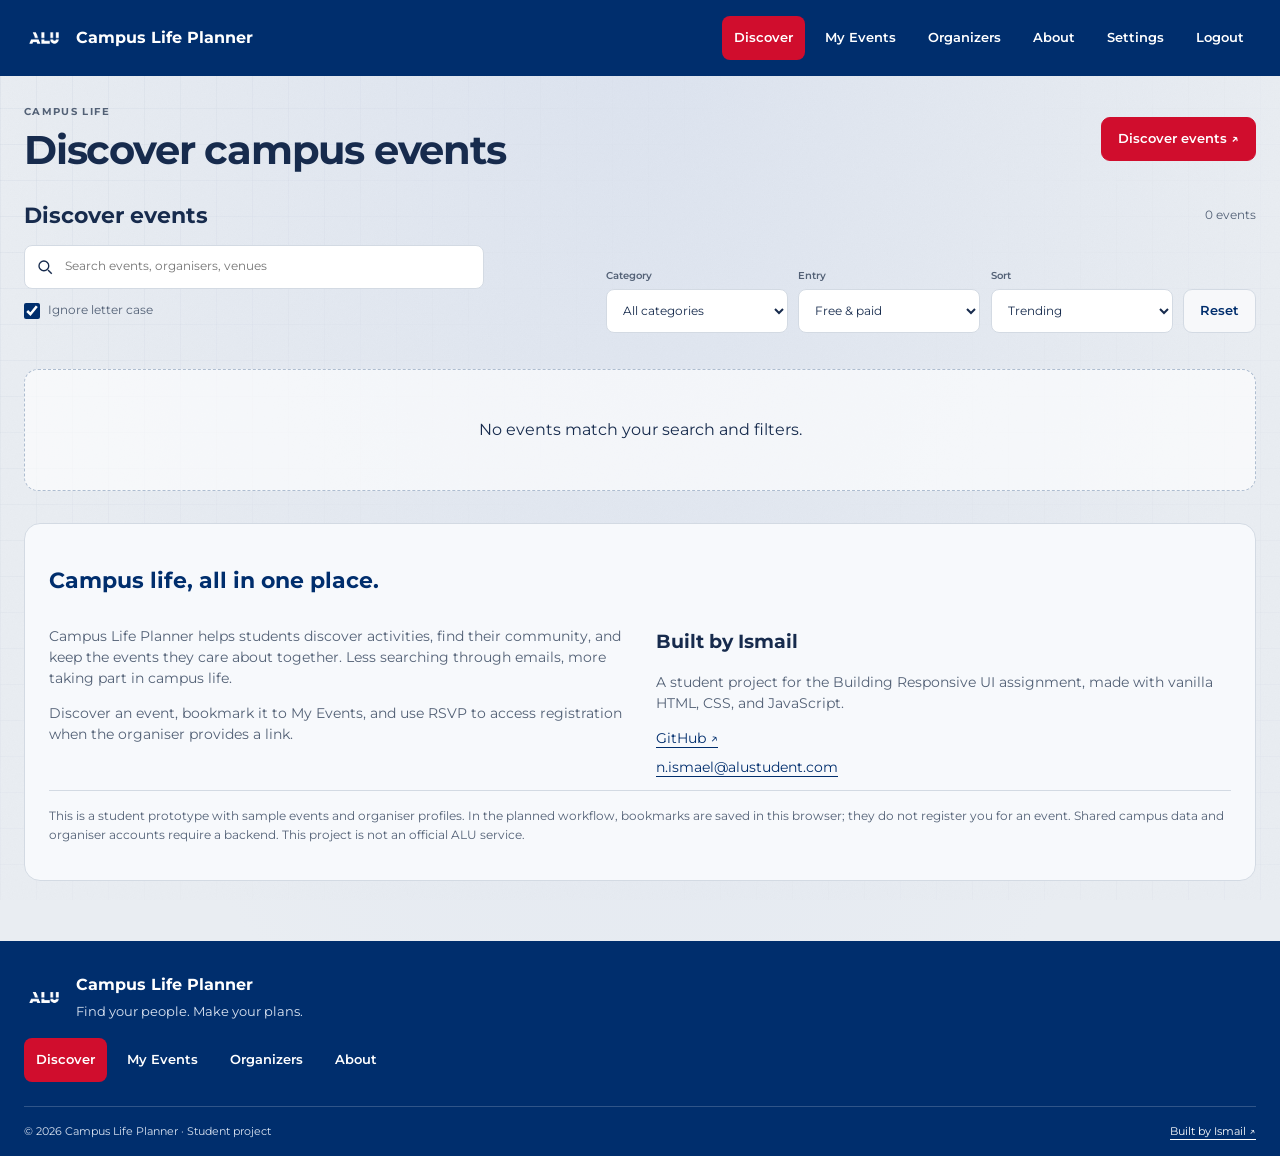
==== commit 3f04127e: "feat: Add delete event functionality in discovery.js" ====
--- a/index.html
+++ b/index.html
@@ -108,105 +108,6 @@
                     hidden>Create Event +</button>
             </div>
         </div>
-        <section id="recommended" aria-labelledby="recommended-heading">
-            <div class="section-heading">
-                <h2 id="recommended-heading">Recommended</h2><span class="muted small">Picked for your campus</span>
-            </div>
-            <div id="carousel" aria-roledescription="carousel" aria-label="Recommended events">
-                <div id="carousel-slides">
-                    <article class="recommended" aria-roledescription="slide" aria-label="1 of 3">
-                        <div class="recommended-image"><img src="assets/event-1.svg" alt=""></div>
-                        <div class="recommended-description"><span class="event-tag">Careers</span>
-                            <h3>Campus Careers Fair</h3>
-                            <p>Meet employers and explore internship opportunities.</p>
-                            <dl class="event-facts">
-                                <dt>Date</dt>
-                                <dd><time datetime="2026-10-14">14 October 2026</time></dd>
-                                <dt>Duration</dt>
-                                <dd>120 minutes</dd>
-                                <dt>Venue</dt>
-                                <dd>Student Centre</dd>
-                                <dt>Organizer</dt>
-                                <dd>Careers Office</dd>
-                                <dt>Entry</dt>
-                                <dd>Free</dd>
-                            </dl>
-                            <div class="card-actions"><button type="button" class="button-primary card-rsvp"
-                                    disabled>RSVP ↗</button><button type="button" class="bookmark-button card-save"
-                                    aria-label="Bookmark Campus Careers Fair" aria-pressed="false" disabled><svg
-                                        viewBox="0 0 24 24" fill="none" stroke="currentColor" stroke-width="1.8"
-                                        aria-hidden="true">
-                                        <path d="M6 3h12v18l-6-4-6 4V3Z" />
-                                    </svg></button></div>
-                        </div>
-                    </article>
-                    <article class="recommended" aria-roledescription="slide" aria-label="2 of 3" hidden>
-                        <div class="recommended-image"><img src="assets/event-5.svg" alt=""></div>
-                        <div class="recommended-description"><span class="event-tag">Workshop</span>
-                            <h3>Build Your First Website</h3>
-                            <p>Turn a simple idea into a website with a hands-on coding session.</p>
-                            <dl class="event-facts">
-                                <dt>Date</dt>
-                                <dd><time datetime="2026-10-17">17 October 2026</time></dd>
-                                <dt>Duration</dt>
-                                <dd>120 minutes</dd>
-                                <dt>Venue</dt>
-                                <dd>Computer Lab</dd>
-                                <dt>Organizer</dt>
-                                <dd>Student Council</dd>
-                                <dt>Entry</dt>
-                                <dd>Free</dd>
-                            </dl>
-                            <div class="card-actions"><button type="button" class="button-primary card-rsvp"
-                                    disabled>RSVP ↗</button><button type="button" class="bookmark-button card-save"
-                                    aria-label="Bookmark Build Your First Website" aria-pressed="false" disabled><svg
-                                        viewBox="0 0 24 24" fill="none" stroke="currentColor" stroke-width="1.8"
-                                        aria-hidden="true">
-                                        <path d="M6 3h12v18l-6-4-6 4V3Z" />
-                                    </svg></button></div>
-                        </div>
-                    </article>
-                    <article class="recommended" aria-roledescription="slide" aria-label="3 of 3" hidden>
-                        <div class="recommended-image"><img src="assets/event-9.svg" alt=""></div>
-                        <div class="recommended-description"><span class="event-tag">Sports</span>
-                            <h3>Weekend Run Club</h3>
-                            <p>An easy-paced campus run followed by coffee and conversation.</p>
-                            <dl class="event-facts">
-                                <dt>Date</dt>
-                                <dd><time datetime="2026-10-24">24 October 2026</time></dd>
-                                <dt>Duration</dt>
-                                <dd>45 minutes</dd>
-                                <dt>Venue</dt>
-                                <dd>Campus Gate</dd>
-                                <dt>Organizer</dt>
-                                <dd>Campus Sports</dd>
-                                <dt>Entry</dt>
-                                <dd>Free</dd>
-                            </dl>
-                            <div class="card-actions"><button type="button" class="button-primary card-rsvp"
-                                    disabled>RSVP ↗</button><button type="button" class="bookmark-button card-save"
-                                    aria-label="Bookmark Weekend Run Club" aria-pressed="false" disabled><svg
-                                        viewBox="0 0 24 24" fill="none" stroke="currentColor" stroke-width="1.8"
-                                        aria-hidden="true">
-                                        <path d="M6 3h12v18l-6-4-6 4V3Z" />
-                                    </svg></button></div>
-                        </div>
-                    </article>
-                </div>
-                <div class="carousel-controls">
-                    <div id="carousel-dots" class="carousel-dots" aria-label="Choose a recommended event"><button
-                            type="button" class="carousel-dot" aria-label="Show recommended event 1" aria-current="true"
-                            disabled></button><button type="button" class="carousel-dot"
-                            aria-label="Show recommended event 2" aria-current="false" disabled></button><button
-                            type="button" class="carousel-dot" aria-label="Show recommended event 3"
-                            aria-current="false" disabled></button></div>
-                    <div class="carousel-buttons"><button type="button" id="carousel-prev" disabled class="icon-button"
-                            aria-label="Previous recommended event">←</button><button type="button" id="carousel-pause"
-                            disabled class="button-secondary">Pause</button><button type="button" id="carousel-next"
-                            disabled class="icon-button" aria-label="Next recommended event">→</button></div>
-                </div>
-            </div>
-        </section>
         <section id="events" aria-labelledby="events-heading">
             <div class="section-heading">
                 <h2 id="events-heading">Discover events</h2><span id="event-count" role="status" class="muted small">9
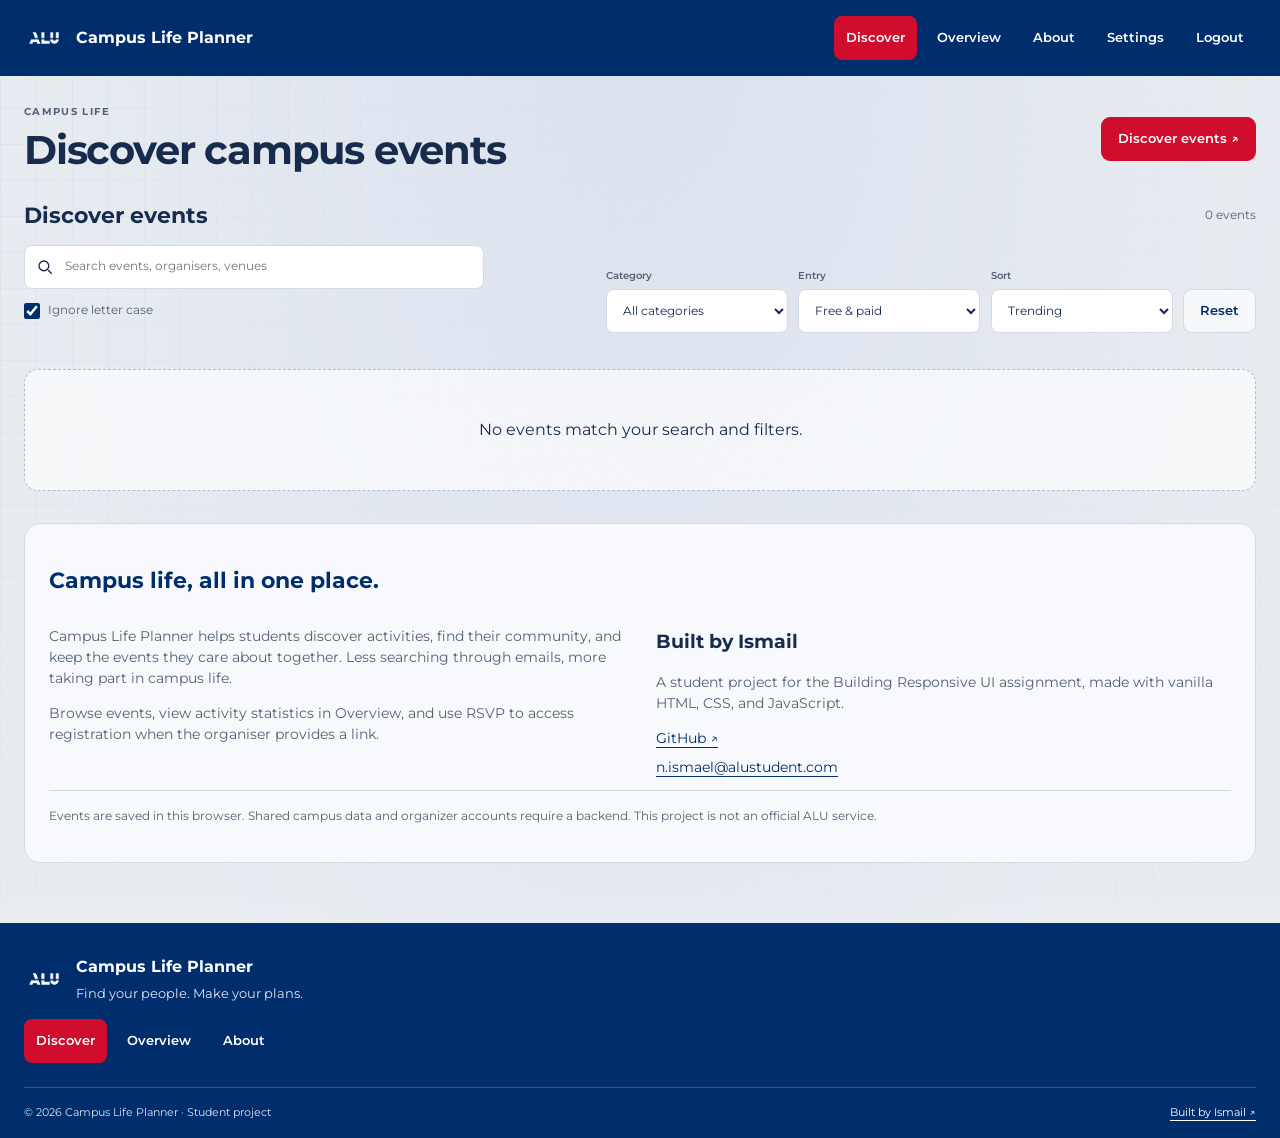
==== commit ff850fbd: "feat: Revise event overview and demo loading functionality; remove organizers and bookmarks features" ====
--- a/index.html
+++ b/index.html
@@ -17,7 +17,7 @@
             <h1>Campus Life Planner</h1>
         </div>
         <nav aria-label="Main navigation"><a href="index.html" aria-current="page">Discover</a><a
-                href="my-events.html">My Events</a><a href="organizers.html">Organizers</a><a
+                href="my-events.html">Overview</a><a
                 href="index.html#about">About</a><a href="settings.html">Settings</a><a href="login.html">Logout</a>
         </nav>
     </header>
@@ -170,7 +170,7 @@
                 <div>
                     <p>Campus Life Planner helps students discover activities, find their community, and keep the events
                         they care about together. Less searching through emails, more taking part in campus life.</p>
-                    <p>Discover an event, bookmark it to My Events, and use RSVP to access registration when the
+                    <p>Browse events, view activity statistics in Overview, and use RSVP to access registration when the
                         organiser provides a link.</p>
                 </div>
                 <div>
@@ -182,10 +182,7 @@
                             href="mailto:n.ismael@alustudent.com">n.ismael@alustudent.com</a></div>
                 </div>
             </div>
-            <p class="prototype-note">This is a student prototype with sample events and organiser profiles. In the
-                planned workflow, bookmarks
-                are saved in this browser; they do not register you for an event. Shared campus data and organiser
-                accounts require a backend. This project is not an official ALU service.</p>
+            <p class="prototype-note">Events are saved in this browser. Shared campus data and organizer accounts require a backend. This project is not an official ALU service.</p>
         </section>
     </main>
 
@@ -197,7 +194,7 @@
                 </div>
             </div>
             <nav aria-label="Footer navigation"><a href="index.html" aria-current="page">Discover</a><a
-                    href="my-events.html">My Events</a><a href="organizers.html">Organizers</a><a
+                    href="my-events.html">Overview</a><a
                     href="index.html#about">About</a></nav>
             <div class="footer-bottom"><span>© 2026 Campus Life Planner · Student project</span><a
                     href="https://github.com/Ismail-Nd">Built by Ismail ↗</a></div>
--- a/styles/main.css
+++ b/styles/main.css
@@ -550,35 +550,6 @@
     font-size: .85rem;
 }
 
-.student-page .bookmark-button {
-    display: inline-flex;
-    align-items: center;
-    justify-content: center;
-    flex: 0 0 44px;
-    width: 44px;
-    height: 44px;
-    min-width: 44px;
-    min-height: 44px;
-    padding: 8px;
-    border: 1px solid var(--navy);
-    border-radius: 9px;
-    background: transparent;
-    color: var(--navy);
-}
-
-.student-page .bookmark-button svg {
-    width: 19px;
-    height: 19px;
-}
-
-.student-page .bookmark-button[aria-pressed='true'] svg {
-    fill: currentColor;
-}
-
-.student-page .bookmark-button:hover {
-    background: #e6edf6;
-}
-
 .student-page .recommended .card-actions {
     max-width: 400px;
 }
@@ -600,33 +571,6 @@
     display: flex;
     flex-wrap: wrap;
     gap: 1rem;
-}
-
-.student-page .organizer-profile {
-    flex: 1 1 200px;
-    text-align: center;
-    padding: 1.5rem;
-    background: #f9fafc;
-    border: 1px solid var(--border);
-    border-radius: 16px;
-}
-
-.student-page .organizer-profile img {
-    width: 72px;
-    height: 72px;
-    border-radius: 20px;
-}
-
-.student-page .organizer-profile h3 {
-    margin: 1rem 0 .5rem;
-    font-size: .95rem;
-}
-
-.student-page .organizer-profile p {
-    color: var(--navy);
-    font-size: 1.4rem;
-    font-weight: 700;
-    margin: 0;
 }
 
 .student-page #about {
@@ -758,16 +702,6 @@
 .student-page .event-card .event-tag {
     background: #002e6d0a;
     color: var(--navy);
-}
-
-.student-page .event-card .bookmark-button {
-    border-color: var(--navy);
-    color: var(--navy);
-    background: transparent;
-}
-
-.student-page .event-card .bookmark-button:hover {
-    background: #e6edf6;
 }
 
 .student-page .event-card :focus-visible {
@@ -998,8 +932,48 @@
         padding: 1.75rem;
     }
 }
-.student-page .case-toggle { display: flex; align-items: center; gap: .5rem; min-height: 44px; font-size: .75rem; color: var(--muted); }
-.student-page .case-toggle input { width: 16px; min-height: 16px; height: 16px; margin: 0; accent-color: var(--navy); }
-.student-page .search:has(.case-toggle) .search-icon { top: 22px; }
-
-.student-page mark { background: #ffe19a; color: #172b4d; border-radius: 2px; padding: 0 .05em; }
+.student-page .case-toggle { 
+    display: flex; 
+    align-items: 
+    center; 
+    gap: .5rem; 
+    min-height: 44px; 
+    font-size: .75rem; 
+    color: var(--muted); 
+}
+.student-page .case-toggle input 
+{ width: 16px; 
+    min-height: 16px; 
+    height: 16px; 
+    margin: 0; 
+    accent-color: var(--navy); 
+}
+.student-page .search:has(.case-toggle) .search-icon { 
+    top: 22px; 
+}
+
+.student-page mark { 
+    background: #ffe19a; 
+    color: #172b4d; 
+    border-radius: 2px; 
+    padding: 0 .05em; 
+}
+
+.student-page .chart-row {
+    display: flex;
+    flex-wrap: wrap;
+    align-items: center;
+    gap: 1rem;
+    margin-bottom: 0.75rem;
+}
+
+.student-page .chart-row span {
+    flex: 0 0 210px;
+    font-size: 0.85rem;
+}
+
+.student-page .chart-row progress {
+    flex: 1 1 150px;
+    min-width: 0;
+    accent-color: var(--navy);
+}
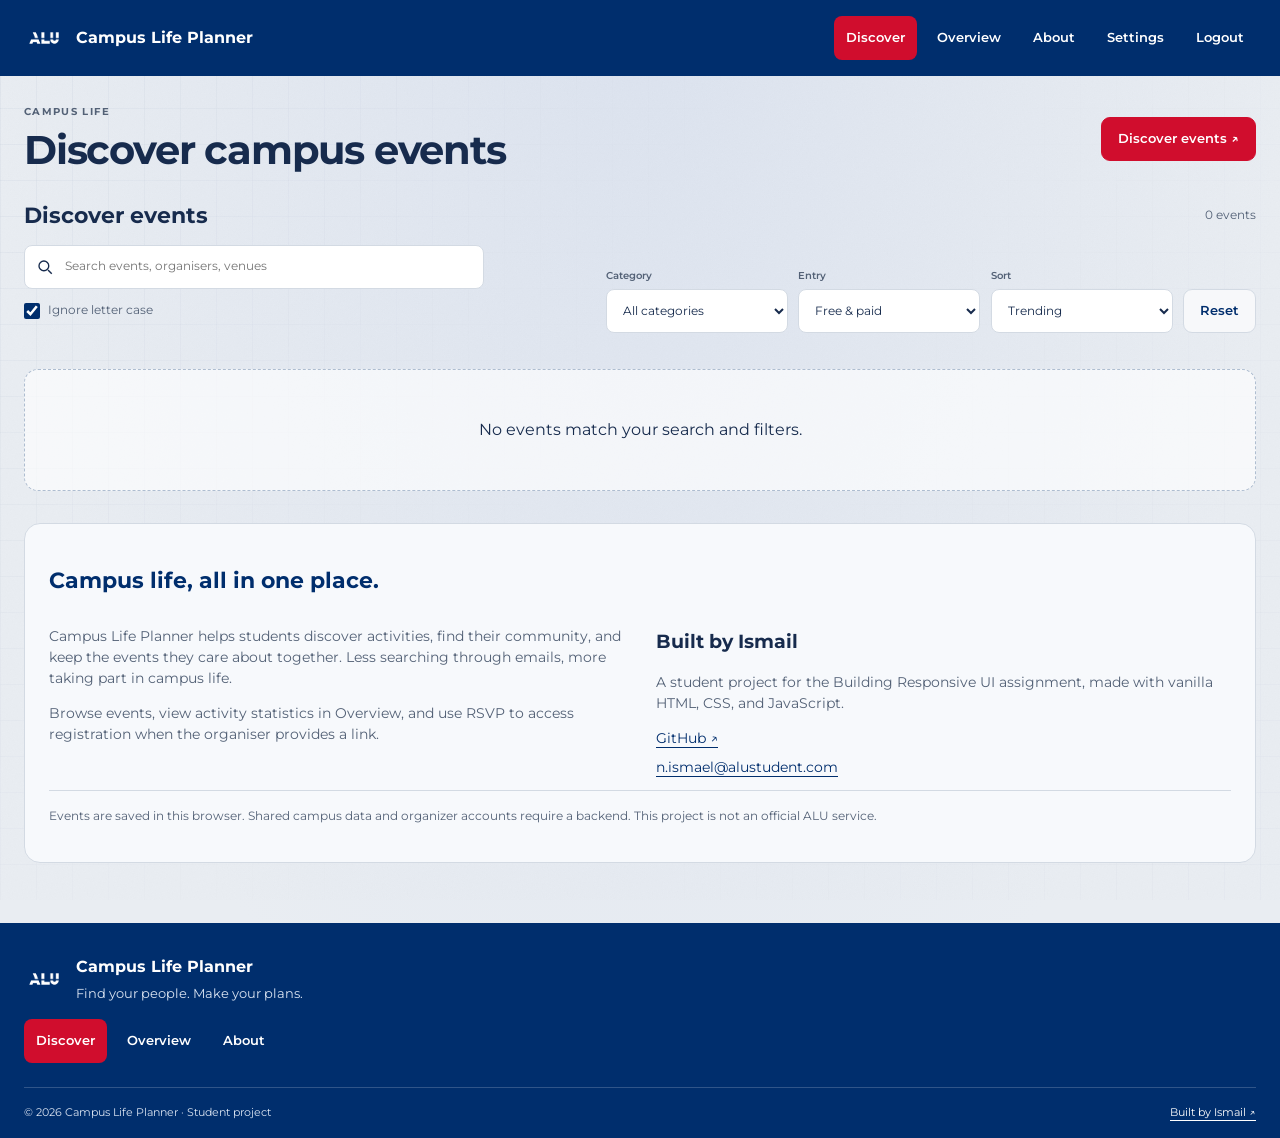
==== commit 445c1ff8: "refactor: Remove unused event dialog code and improve input validation in stats.js" ====
--- a/index.html
+++ b/index.html
@@ -17,8 +17,8 @@
             <h1>Campus Life Planner</h1>
         </div>
         <nav aria-label="Main navigation"><a href="index.html" aria-current="page">Discover</a><a
-                href="my-events.html">Overview</a><a
-                href="index.html#about">About</a><a href="settings.html">Settings</a><a href="login.html">Logout</a>
+                href="my-events.html">Overview</a><a href="index.html#about">About</a><a
+                href="settings.html">Settings</a><a href="login.html">Logout</a>
         </nav>
     </header>
 
@@ -182,7 +182,8 @@
                             href="mailto:n.ismael@alustudent.com">n.ismael@alustudent.com</a></div>
                 </div>
             </div>
-            <p class="prototype-note">Events are saved in this browser. Shared campus data and organizer accounts require a backend. This project is not an official ALU service.</p>
+            <p class="prototype-note">Events are saved in this browser. Shared campus data and organizer accounts
+                require a backend. This project is not an official ALU service.</p>
         </section>
     </main>
 
@@ -194,21 +195,11 @@
                 </div>
             </div>
             <nav aria-label="Footer navigation"><a href="index.html" aria-current="page">Discover</a><a
-                    href="my-events.html">Overview</a><a
-                    href="index.html#about">About</a></nav>
+                    href="my-events.html">Overview</a><a href="index.html#about">About</a></nav>
             <div class="footer-bottom"><span>© 2026 Campus Life Planner · Student project</span><a
                     href="https://github.com/Ismail-Nd">Built by Ismail ↗</a></div>
         </div>
     </footer>
-    <dialog id="event-dialog" aria-labelledby="dialog-title">
-        <div class="dialog-top"><span>Event details</span><button type="button" id="dialog-close" class="icon-button"
-                aria-label="Close event details">×</button></div>
-        <div id="dialog-content">
-            <h2 id="dialog-title">Event details</h2>
-            <p>Full event description and registration information.</p>
-        </div>
-        <p id="dialog-status" role="status"></p>
-    </dialog>
     <p id="ui-status" class="visually-hidden" role="status"></p>
     <script type="module" src="scripts/discovery.js"></script>
 </body>
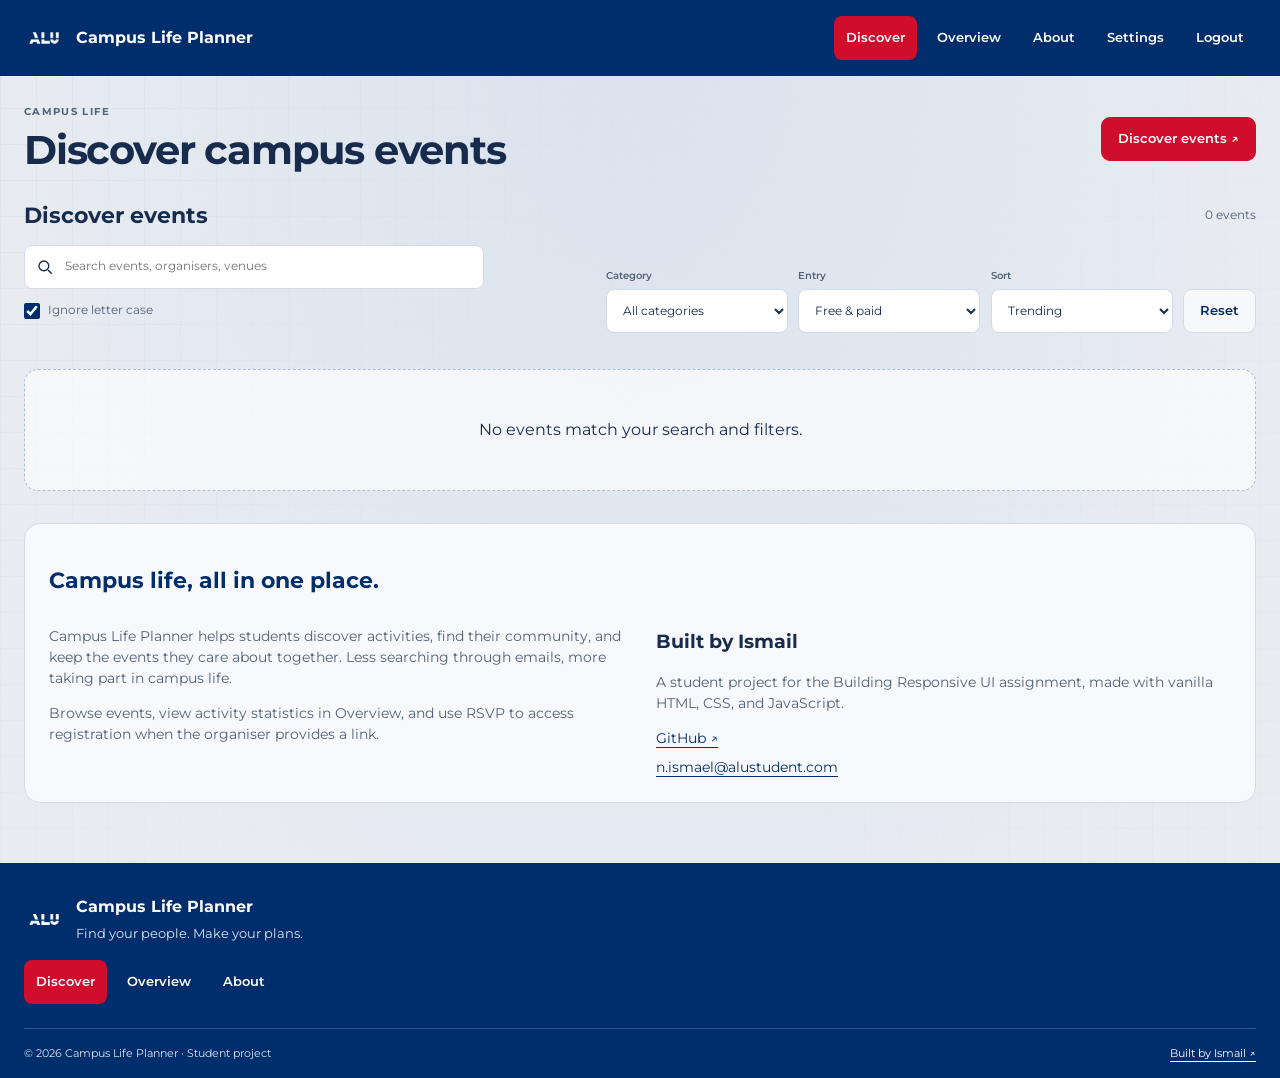
==== commit e4eace97: "refactor: M7 Clean up login and organizer pages; enhance form validation and remove prototype notes" ====
--- a/index.html
+++ b/index.html
@@ -182,8 +182,6 @@
                             href="mailto:n.ismael@alustudent.com">n.ismael@alustudent.com</a></div>
                 </div>
             </div>
-            <p class="prototype-note">Events are saved in this browser. Shared campus data and organizer accounts
-                require a backend. This project is not an official ALU service.</p>
         </section>
     </main>
 
--- a/styles/main.css
+++ b/styles/main.css
@@ -269,47 +269,7 @@
     font-size: .75rem;
 }
 
-.student-page .recommended {
-    display: flex;
-    flex-direction: column;
-    align-items: flex-start;
-    gap: 1.25rem;
-    background: #fff;
-    padding: 1rem;
-    border: 1px solid var(--border);
-    border-radius: 18px;
-    box-shadow: 0 6px 24px #002e6d06;
-}
-
-.student-page .recommended-image {
-    width: 100%;
-    min-width: 0;
-    border-radius: 12px;
-    overflow: hidden;
-}
-
-.student-page .recommended-image img {
-    display: block;
-    width: 100%;
-    height: auto;
-}
-
-.student-page .recommended-description {
-    flex: 1;
-    min-width: 0;
-}
-
-.student-page .recommended-description h3 {
-    font-size: clamp(1.4rem, 3vw, 2rem);
-    color: var(--navy);
-    margin: .75rem 0;
-}
-
-.student-page .recommended-description>p {
-    max-width: 65ch;
-    font-size: .9rem;
-    color: var(--muted);
-}
+
 
 .student-page .event-facts {
     display: grid;
@@ -932,31 +892,34 @@
         padding: 1.75rem;
     }
 }
-.student-page .case-toggle { 
-    display: flex; 
-    align-items: 
-    center; 
-    gap: .5rem; 
-    min-height: 44px; 
-    font-size: .75rem; 
-    color: var(--muted); 
-}
-.student-page .case-toggle input 
-{ width: 16px; 
-    min-height: 16px; 
-    height: 16px; 
-    margin: 0; 
-    accent-color: var(--navy); 
-}
-.student-page .search:has(.case-toggle) .search-icon { 
-    top: 22px; 
-}
-
-.student-page mark { 
-    background: #ffe19a; 
-    color: #172b4d; 
-    border-radius: 2px; 
-    padding: 0 .05em; 
+
+.student-page .case-toggle {
+    display: flex;
+    align-items:
+        center;
+    gap: .5rem;
+    min-height: 44px;
+    font-size: .75rem;
+    color: var(--muted);
+}
+
+.student-page .case-toggle input {
+    width: 16px;
+    min-height: 16px;
+    height: 16px;
+    margin: 0;
+    accent-color: var(--navy);
+}
+
+.student-page .search:has(.case-toggle) .search-icon {
+    top: 22px;
+}
+
+.student-page mark {
+    background: #ffe19a;
+    color: #172b4d;
+    border-radius: 2px;
+    padding: 0 .05em;
 }
 
 .student-page .chart-row {
@@ -976,4 +939,4 @@
     flex: 1 1 150px;
     min-width: 0;
     accent-color: var(--navy);
-}
+}
